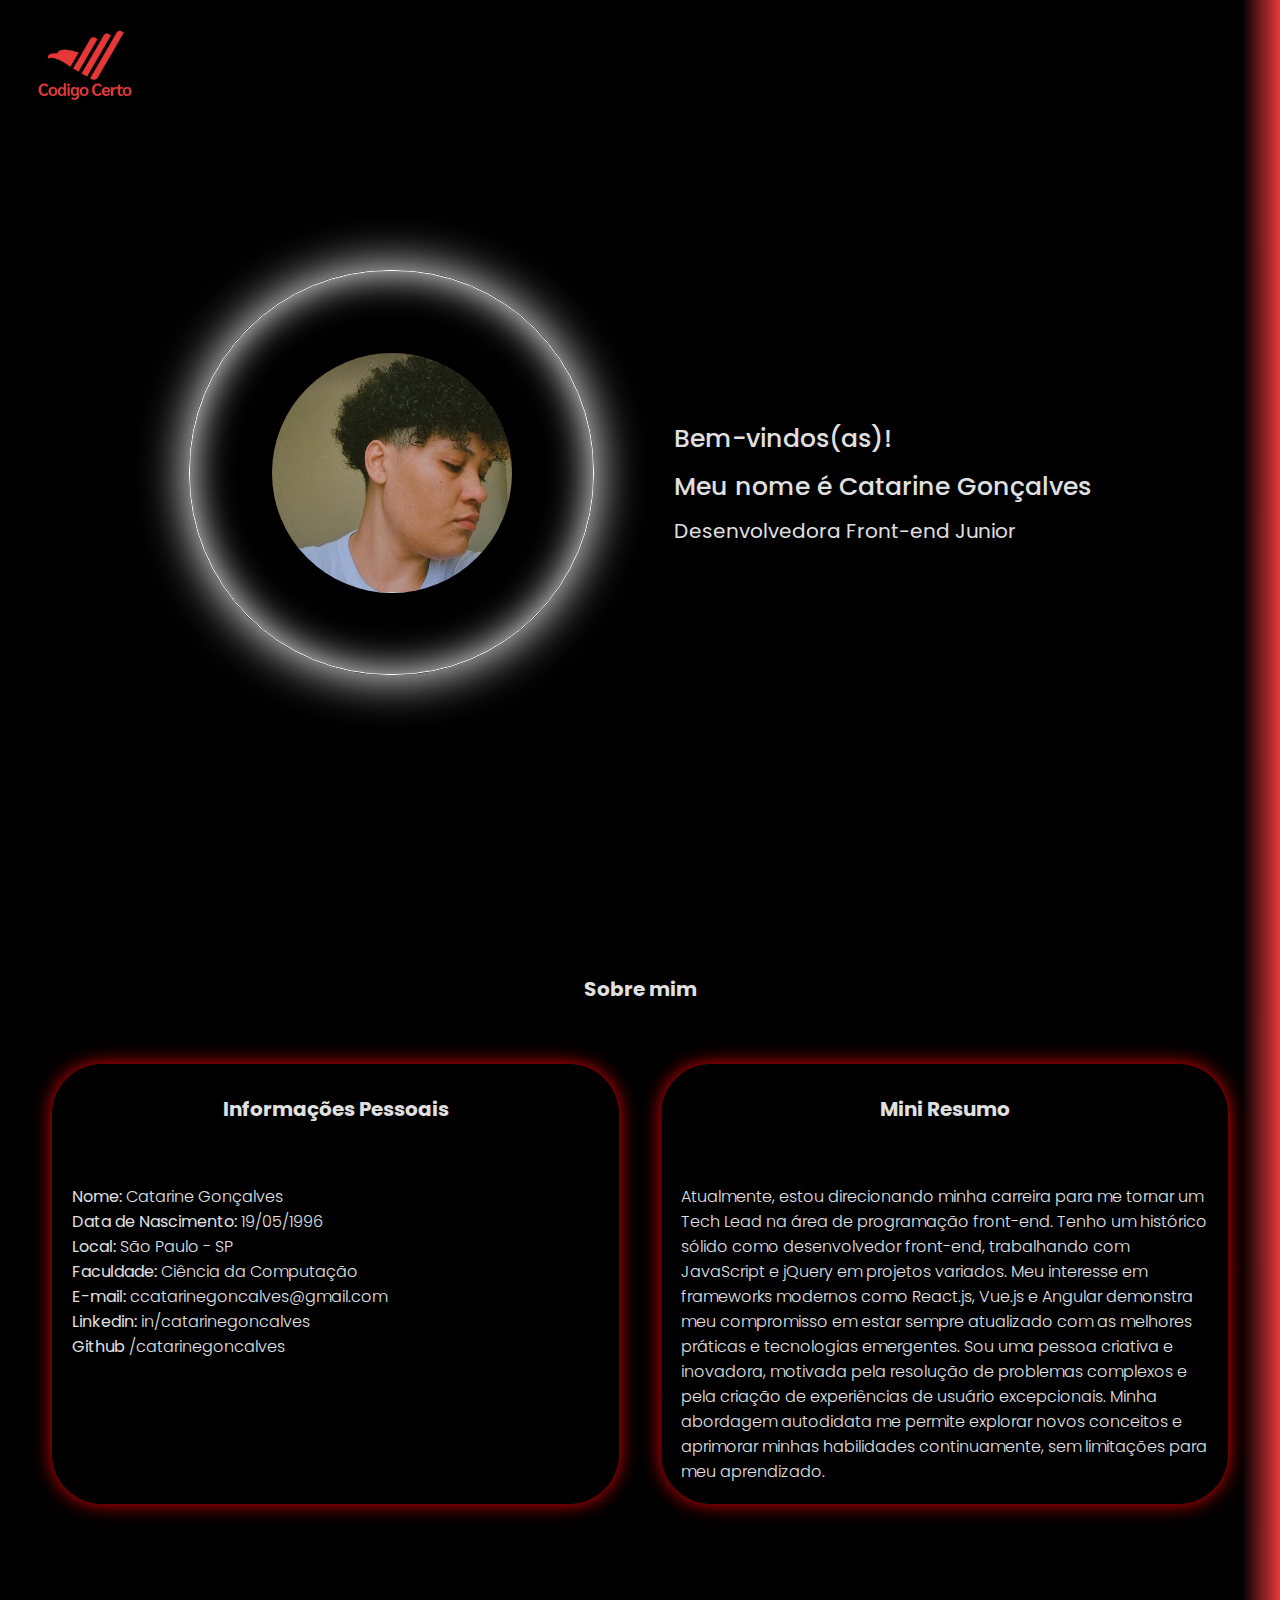
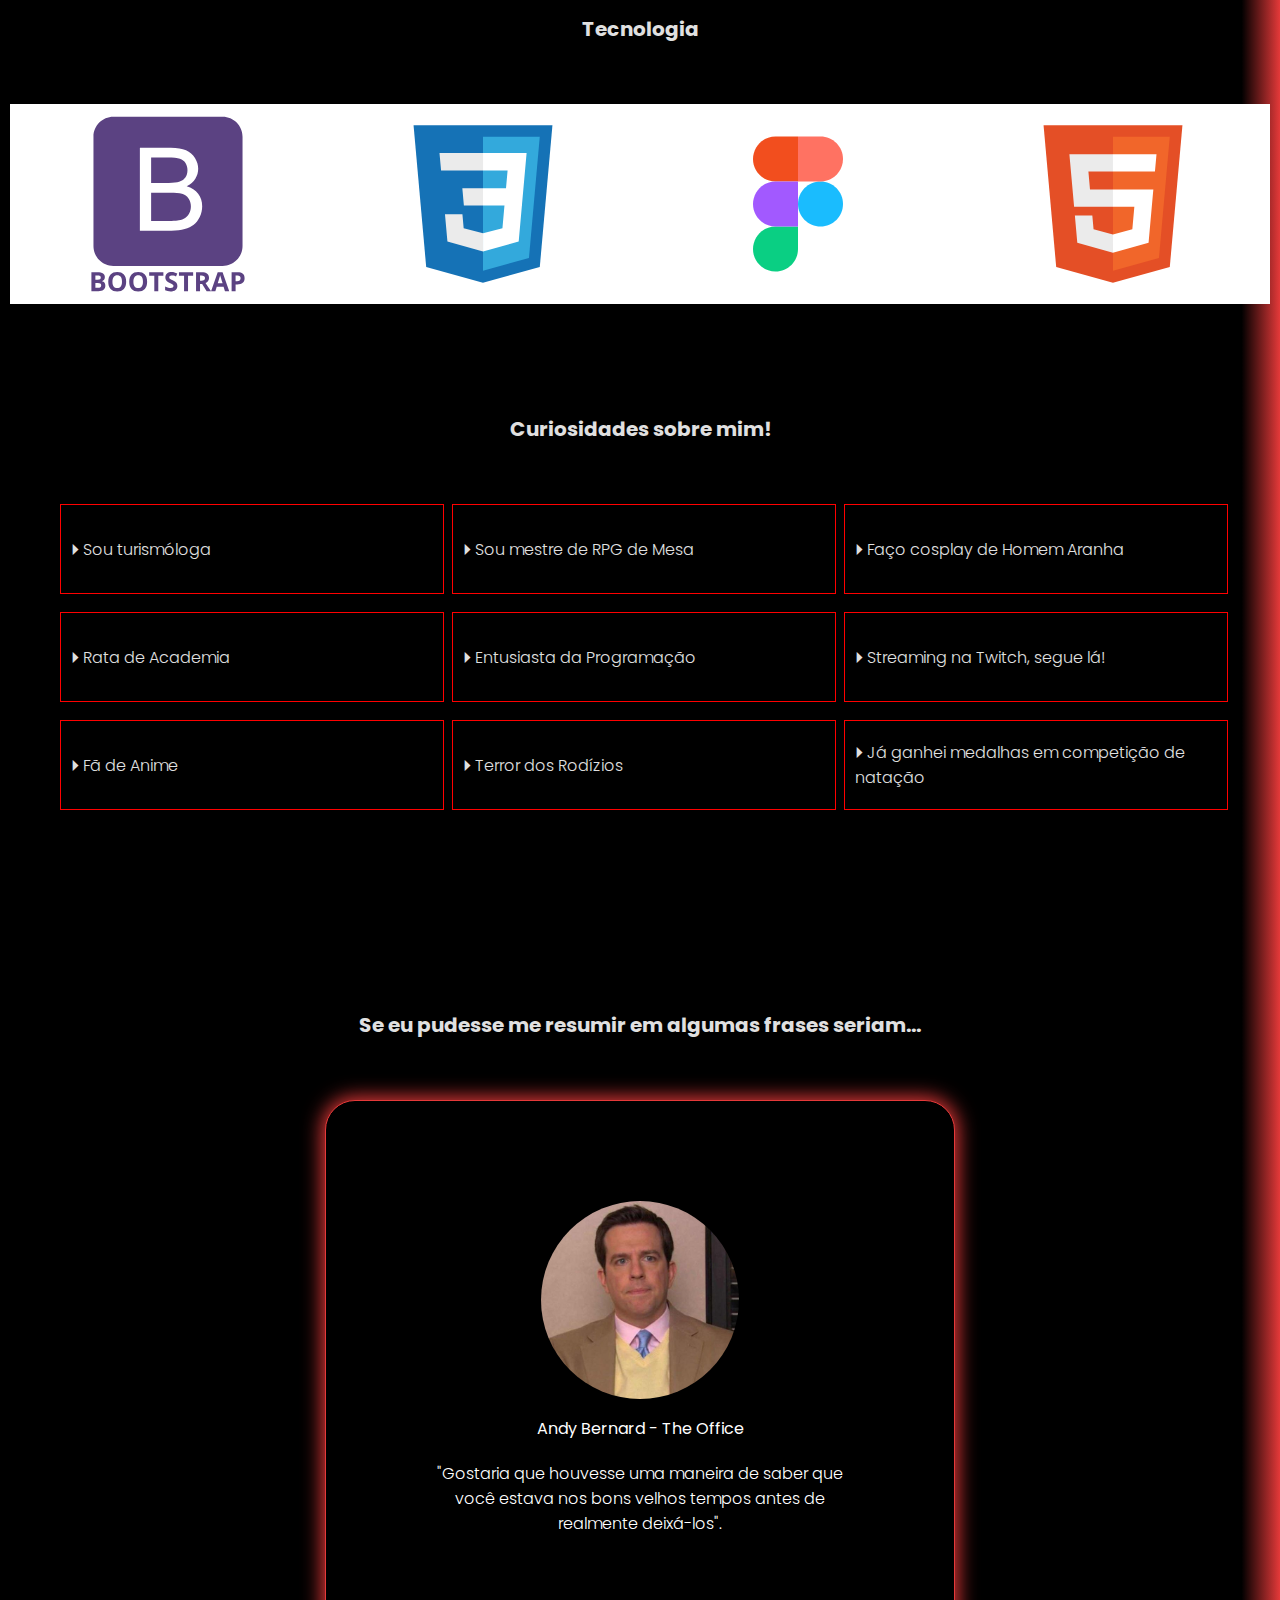
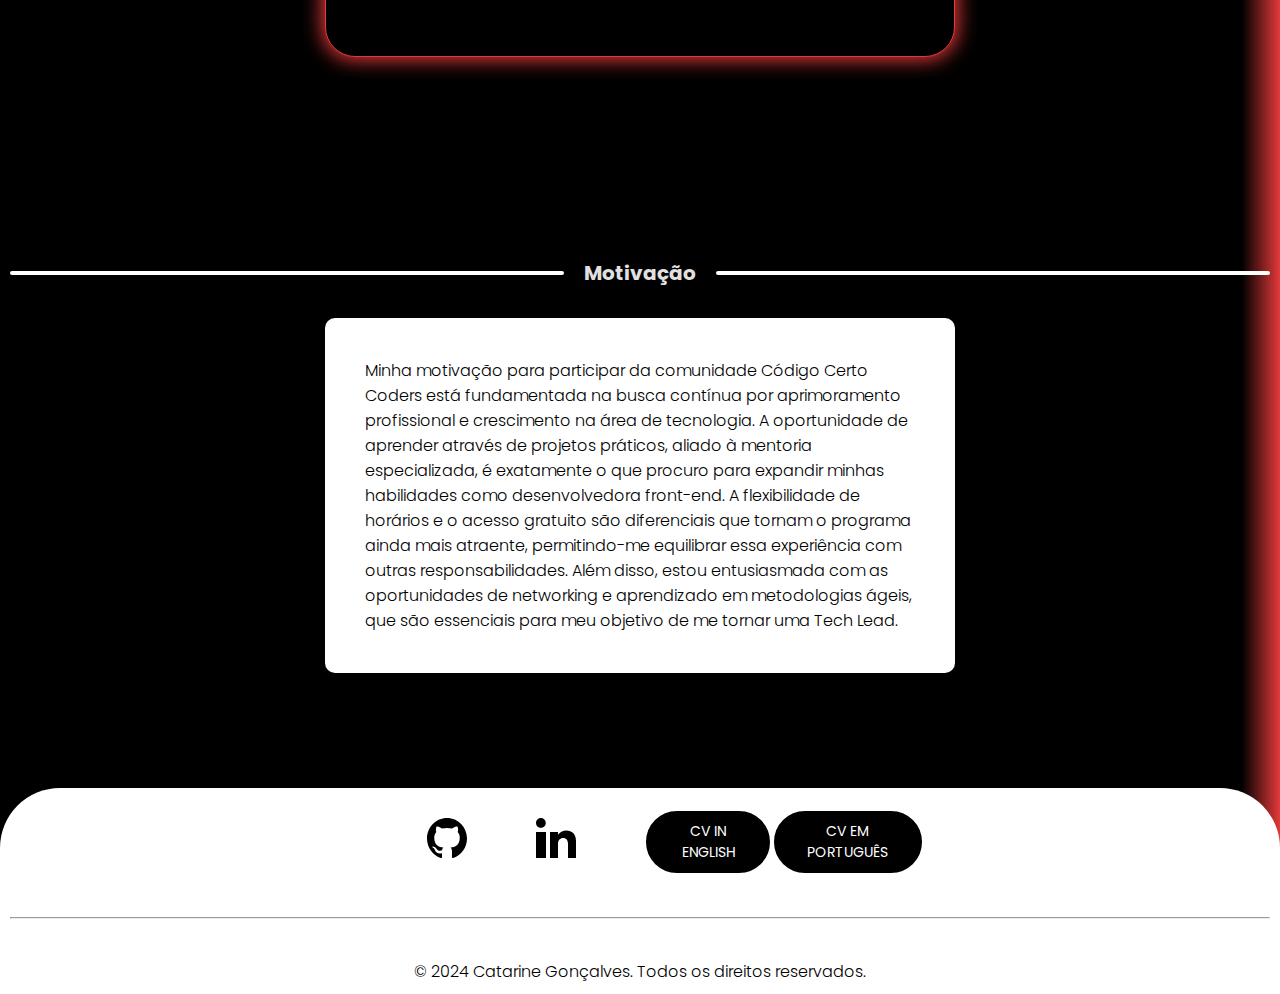
==== trilhaFrontend/src/index.html @ b13468a3 "troquei o nome do profile.html para index.html para o versel, fiz algumas mudanças no footer, e adic" ====
<!DOCTYPE html>
<html lang="pt-br">

<head>
    <meta charset="UTF-8">

    <!-- Conteúdo personalizado em SEO -->
    <meta name="viewport" content="width=device-width, initial-scale=1.0">
    <meta name="description"
        content="Página pessoal de Catarine Gonçalves, desenvolvedora front-end, incluindo informações sobre sua carreira, interesses e portfólio.">
    <meta name="keywords" content="HTML, CSS, JS, SEO, desenvolvedora front-end, Catarine Gonçalves, JavaScript">
    <meta name="author" content="Catarine Gonçalves">

    <link rel="shortcut icon" type="image/png" href="./image/icons/short-ico.png">

    <link rel="stylesheet" href="./css/global.css">
    <link rel="stylesheet" href="./css/arrow.css">
    <link rel="stylesheet" href="./css/slider.css">

    <title>Catarine Gonçalves</title>
</head>

<body class="body">

    <main class="main">
        <header class="header">
            <div class="logo">
                <img src="./image/icons/logo-coders.png" alt="Logo dos Coders Certo" />
            </div>
            <!-- Menu comentado pode ser ativado no futuro -->
        </header>

        <section class="introduce">
           
            <div class="mainIntroduce">
               <div class="profileImg">
                   <div class="borderColor"></div>
                   <img src="./image/imgProfile/catarinegoncalves.jpg"
                   alt="Catarine Gonçalves, mulher parda com cabelos cacheados curtos, algumas sardas no rosto e sorriso com diastema">
                </div>
                
                <div class="welcomeMessage">
                    <h1 class="welcomeTitle">Bem-vindos(as)!</h1>
                    <h1 class="welcomeName">Meu nome é Catarine Gonçalves</h1>
                    <h2 class="welcomePosition">Desenvolvedora Front-end Junior</h2>
                </div>
            </div>
                
            <div class="arrowContainer">
                <svg class="arrow" viewBox="0 0 24 24" fill="none" xmlns="http://www.w3.org/2000/svg">
                    <g id="SVGRepo_bgCarrier" stroke-width="0"></g>
                    <g id="SVGRepo_tracerCarrier" stroke-linecap="round" stroke-linejoin="round"></g>
                    <g id="SVGRepo_iconCarrier">
                        <path
                            d="M5.70711 9.71069C5.31658 10.1012 5.31658 10.7344 5.70711 11.1249L10.5993 16.0123C11.3805 16.7927 12.6463 16.7924 13.4271 16.0117L18.3174 11.1213C18.708 10.7308 18.708 10.0976 18.3174 9.70708C17.9269 9.31655 17.2937 9.31655 16.9032 9.70708L12.7176 13.8927C12.3271 14.2833 11.6939 14.2832 11.3034 13.8927L7.12132 9.71069C6.7308 9.32016 6.09763 9.32016 5.70711 9.71069Z">
                        </path>
                    </g>
                </svg>
            </div>
           
        </section>
    </main>





    <section class="aboutMe">
        <h3 class="sectionTitle"><strong>Sobre mim</strong></h3>
        <div class="aboutMeResume">
            
            <div class="sectionInfo">
                <h3 class="sectionTitle"><strong>Informações Pessoais</strong></h3>
                <p class="personalInfo"><strong>Nome:</strong> Catarine Gonçalves</p>
                <p><strong>Data de Nascimento:</strong> 19/05/1996</p>
                <p><strong>Local:</strong> São Paulo - SP</p>
                <p><strong>Faculdade:</strong> Ciência da Computação</p>
                <p><strong>E-mail:</strong> ccatarinegoncalves@gmail.com</p>
                <p><strong>Linkedin:</strong> in/catarinegoncalves</p>
                <p><strong>Github</strong> /catarinegoncalves</p>
            </div>

            <div class="sectionText">
                <h3 class="sectionTitle"><strong>Mini Resumo</strong></h3>
                <p class="aboutText">Atualmente, estou direcionando minha carreira para me tornar um Tech Lead na área
                    de programação front-end. Tenho um histórico sólido como desenvolvedor front-end, trabalhando com
                    JavaScript e jQuery em projetos variados. Meu interesse em frameworks modernos como React.js, Vue.js
                    e Angular demonstra meu compromisso em estar sempre atualizado com as melhores práticas e
                    tecnologias emergentes. Sou uma pessoa criativa e inovadora, motivada pela resolução de problemas
                    complexos e pela criação de experiências de usuário excepcionais. Minha abordagem autodidata me
                    permite explorar novos conceitos e aprimorar minhas habilidades continuamente, sem limitações para
                    meu aprendizado.</p>
            </div>
        </div>
    </section>

    <section class="aboutTecnology">
        <div class="tecnology">
            <h3 class="sectionTitle"><strong>Tecnologia</strong></h3>
            <div class="slide-container">
                <div id="slide" class="tecnology-icons">
                    <div class="slide">
                        <img src="./image/icons/bootstrap.svg" alt="Bootstrap" class="techIcon">
                        <img src="./image/icons/css.svg" alt="CSS" class="techIcon">
                        <img src="./image/icons/figma.svg" alt="Figma" class="techIcon">
                        <img src="./image/icons/html.svg" alt="HTML" class="techIcon">
                    </div>
                    <div class="slide">
                        <img src="./image/icons/java.svg" alt="Java" class="techIcon">
                        <img src="./image/icons/jquery.svg" alt="jQuery" class="techIcon">
                        <img src="./image/icons/javascript.svg" alt="JavaScript" class="techIcon">
                        <img src="./image/icons/typescript.svg" alt="Typescript" class="techIcon">
                    </div>
                    <div class="slide">
                        <img src="./image/icons/nodejs.svg" alt="Node.js" class="techIcon">
                        <img src="./image/icons/postgresql.svg" alt="PostgreSQL" class="techIcon">
                        <img src="./image/icons/react.svg" alt="React" class="techIcon">
                        <img src="./image/icons/sass.svg" alt="Sass" class="techIcon">
                    </div>
                </div>
            </div>
        </div>
    </section>


    <section class="aboutPersonality">
        <h3 class="sectionTitle"><strong>Curiosidades sobre mim!</strong></h3>
        <div class="personalityMain">
            <div class="personalityContainer">
                <p class="personalityTrait">&#9205; Sou turismóloga</p>
            </div>
            <div class="personalityContainer">
                <p class="personalityTrait">&#9205; Sou mestre de RPG de Mesa</p>
            </div>
            <div class="personalityContainer">
                <p class="personalityTrait">&#9205; Faço cosplay de Homem Aranha</p>
            </div>
            <div class="personalityContainer">
                <p class="personalityTrait">&#9205; Rata de Academia</p>
            </div>
            <div class="personalityContainer">
                <p class="personalityTrait">&#9205; Entusiasta da Programação</p>
            </div>
            <div class="personalityContainer">
                <p class="personalityTrait">&#9205; Streaming na Twitch, segue lá!</p>
            </div>
            <div class="personalityContainer">
                <p class="personalityTrait">&#9205; Fã de Anime</p>
            </div>
            <div class="personalityContainer">
                <p class="personalityTrait">&#9205; Terror dos Rodízios</p>
            </div>
            <div class="personalityContainer">
                <p class="personalityTrait">&#9205; Já ganhei medalhas em competição de natação</p>
            </div>
        </div>
  
    </section>
    
    <section class="aboutPhases">
        <h3 class="sectionTitle"><strong>Se eu pudesse me resumir em algumas frases seriam...</strong></h3>
        <div class="phase">
            <img src="./image/imgPhases/andybernard.jpg" alt="" class="phaseImg">
            <p class="phaseCharacter"><strong>Andy Bernard - The Office</strong></p>
            <p class="phaseQuote">"Gostaria que houvesse uma maneira de saber que você estava nos bons velhos tempos
                antes de realmente deixá-los".</p>
        </div>
        <div class="phase">
            <img src="./image/imgPhases/michaelscott.jpg" alt="" class="phaseImg">
            <p class="phaseCharacter"><strong>Michael Scott - The Office</strong></p>
            <p class="phaseQuote">"Às vezes, eu começo uma frase e eu nem sei aonde ela vai parar. Eu só espero
                encontrar o sentido ao longo do caminho".</p>
        </div>
        <div class="phase">
            <img src="./image/imgPhases/Rumplestiltskin.jpg" alt="" class="phaseImg">
            <p class="phaseCharacter"><strong>Rumplestiltskin - Once Upon a Time</strong></p>
            <p class="phaseQuote">"A mais poderosa magia de todas: o verdadeiro amor". <br></p>
        </div>
        <div class="phase">
            <img src="./image/imgPhases/rachel.jpg" alt="" class="phaseImg">
            <p class="phaseCharacter"><strong>Rachel - Friends</strong></p>
            <p class="phaseQuote">"Vou buscar um desses…desses…empregos". <br></p>
        </div>
        <div class="phase">
            <img src="./image/imgPhases/julius.jpg" alt="" class="phaseImg">
            <p class="phaseCharacter"><strong>Julius - Everybodys Hates Chris</strong></p>
            <p class="phaseQuote">"Uma corrente de ouro só serve para prender seu portão de ouro, da sua casa de ouro".  <br></p>
        </div>
        <div class="phase">
            <img src="./image/imgPhases/homer.jpg" alt="" class="phaseImg">
            <p class="phaseCharacter"><strong>Homer - The Simpsons</strong></p>
            <p class="phaseQuote">"Você pode ter todo o dinheiro do mundo, mas tem uma coisa que você nunca conseguirá comprar: um dinossauro!".  <br></p>
        </div>
        <div class="phase">
            <img src="./image/imgPhases/red.jpg" alt="" class="phaseImg">
            <p class="phaseCharacter"><strong>Red - Orange is the New Black</strong></p>
            <p class="phaseQuote">"Tudo que eu sempre quis foi comer uma galinha que é mais esperta que as outras galinhas e absorver o poder dela".</p>
        </div>

        <div class="phase">
            <img src="./image/imgPhases/michaelkyle.jpg" alt="" class="phaseImg">
            <p class="phaseCharacter"><strong>Michael Kyle - Me, My Wife, and Kids</strong></p>
            <p class="phaseQuote">"Até logo, até mais ver, bon voyage, arrivederci, até mais, adeus, boa viagem, vá em paz, que a porta bata onde o sol não bate, não volte mais aqui, hasta la vista, baby, escafeda-se e saia logo."</p>
        </div>
    </section>

    <section class="aboutMotivation">

        <div class="awnserMotivation">
            <div></div>
            <h3 class=""><strong>Motivação</strong></h3>
            <div></div>
        </div>

        <div class="divTextMotivation">
            <div>

                <p class="textMotivation">
                    Minha motivação para participar da comunidade Código Certo Coders está
                    fundamentada na busca contínua por aprimoramento profissional e crescimento na área de tecnologia. A
                    oportunidade de aprender através de projetos práticos, aliado à mentoria especializada, é exatamente o
                    que procuro para expandir minhas habilidades como desenvolvedora front-end. A flexibilidade de horários
                    e o acesso gratuito são diferenciais que tornam o programa ainda mais atraente, permitindo-me equilibrar
                    essa experiência com outras responsabilidades. Além disso, estou entusiasmada com as oportunidades de
                    networking e aprendizado em metodologias ágeis, que são essenciais para meu objetivo de me tornar uma
                    Tech Lead.
                </p>
            </div>
                

            <div><p>&nbsp</p></div>
        </div>
    </section>

    <footer class="footer">
        

        <div class="desktopFooter">

            <div class="socialLink">
                <a href="https://github.com"><img class="footerIcon" src="./image/icons/github.svg" alt="github"></a>
                <a href="https://www.linkedin.com/in/catarinegoncalves/"><img class="footerIcon" src="./image/icons/linkedin.svg" alt="linkedin"></a>
            </div>
            
            <div class="contactLink">
                <div class="buttonFooter">
                    <a href="https://drive.google.com/file/d/1sSk5OyPLS2GRgiW0bboKg_ktaR7VNKiw/view?usp=sharing">CV in English</a>
                </div>
                <div class="buttonFooter">
                    <a href="https://drive.google.com/file/d/1cPZrK-ue4okNNbOE4kBFM2jBQ-Ci99dk/view?usp=sharing">CV em Português</a>
                </div>
            </div>
            
        </div>
        <hr>
        <div class="footerText">
            <p>&copy; 2024 Catarine Gonçalves. Todos os direitos reservados.</p>
        </div>

    </footer>

    <script src="./js/scripts.js"></script>
    <script defer src="/_vercel/insights/script.js"></script>

</body>

</html>
---- trilhaFrontend/src/css/global.css ----
@import url('https://fonts.googleapis.com/css2?family=Poppins:ital,wght@0,100;0,200;0,300;0,400;0,500;0,600;0,700;0,800;0,900;1,100;1,200;1,300;1,400;1,500;1,600;1,700;1,800;1,900&display=swap');

* {
    box-sizing: border-box;
    padding: 0;
    margin: 0;
    font-family: "Poppins", sans-serif;
}

body {
    background: linear-gradient(90deg, rgba(0,0,0,1) 97%, rgba(229,57,57,1) 100%);
}

h1 {
    font-size: 25px;
    font-weight: 500;
    margin-top: 10px;
    margin-bottom: 10px;
    color: #e0e0e0;
}

h2, h3 {
    font-size: 20px;
    font-weight: 400;
    margin-top: 10px;
    margin-bottom: 10px;
    color: #e0e0e0;
}

p {
    font-size: 16px;
    font-weight: 300;    
    color: #e0e0e0;
}

.sectionTitle {
    text-align: center;
    margin-bottom: 3em;
}

main {
    width: 100%;
    padding: 20px;
}

/* Header */
header {
    display: flex;
    align-items: center;
    justify-content: space-between;
}

header .logo {
    height: 12vh;
    margin: 0;
}

header .logo img {
    height: 10vh;
    margin-left: 10px;
}

/* Introdução */
.introduce {
    text-align: -webkit-center;
    margin-top: 40px;
}

.introduce .welcomeMessage {
    margin-top: 50px;
    text-align: left;
    color: #fff;
}

.profileImg {
    border-radius: 200px;
    height: 45vh;
    width: 45vh;
    margin-top: 30px;
    display: flex;
    align-items: center;
    justify-content: center;
    box-shadow: inset 0 0 40px rgb(255, 255, 255), 0 0 50px #ffffff;
    border: 1px solid white;
}

.profileImg img {
    height: 240px;
    border-radius: 200px;
    width: 240px;
    z-index: 1;
    object-fit: cover;
}

/* Sobre mim */
.aboutMe {
    margin-top: 40px;
    padding: 10px;
}

.aboutMeResume div {
    border-radius: 50px;
    box-shadow: 0px 0px 20px -1px rgba(246, 0, 4, 1);
    padding: 20px;
    margin-top: 30px;
}

.sectionInfo {
    height: auto;
}

.aboutMeResume div:nth-child(2) {
    margin-top: 40px;
}

/* Tecnologia */
.aboutTecnology, .aboutPersonality {
    margin-top: 5em;
    padding: 10px;
}


/* Frases */
.aboutPhases {
    align-content: center;
    margin-top: 40px;
    padding: 10px;
    width: 100%;
    overflow: hidden;
    text-align: -webkit-center;
    height: 100vh;
}

.phase {
    border-radius: 30px;
    box-shadow: 0px 0px 19px 3px #e53939;
    background-color: #000;
    border: 1px solid #e53939;
    width: 100%; 
    display: none; 
    padding: 20px;
    box-sizing: border-box;     
    text-align: center;
    height: 70vh;
}

.phaseImg {
    height: 22vh;
    border-radius: 50%;
}

.phaseCharacter, .phaseQuote { 
    color: white;
    text-align: center;
    margin-bottom: 20px;
    margin-top: 10px;
}

/* Motivação */
.aboutMotivation {
    padding: 10px;
    margin-top: 40px;
}

.awnserMotivation {
    display: flex;
    align-items: center;
    justify-content: center;
}

.awnserMotivation div {
    background: #fff;
    width: 100%;
    height: 4px;
    border-radius: 200px;
}

.awnserMotivation h3 {
    padding: 20px;
}

.divTextMotivation {
    display: flex;
    align-items: center;
    justify-content: center;
    flex-direction: column;
    text-align: -webkit-center;
}

.textMotivation {  
    color: #000 !important;
    background-color: white;
    text-align: left;
    padding: 40px;
    border-radius: 10px;
}

/* Rodapé */
.footer {
    width: 100%;
    padding: 10px;
    margin-top: 5em;

    border-radius: 60px 60px 0px 0px;
    background-color: #fff;
}

.footerText {
    margin-top: 40px;
}

.footerText p { 
    color: #000;
}

.socialLink {
    display: flex;
    justify-content: space-evenly;}

.footerIcon {
    width: 40px;
    margin: 30px;

    margin: 20px 3% 20px;
}


.buttonFooter {

   
    background-color: #000000;
   
   
    padding: 10px 30px;
    border: solid #ffffff 2px;
    box-shadow: rgb(0, 0, 0) 0px 0px 0px 0px;
    border-radius: 41px;
   
    transition : 3000ms;
    transform: translateY(0);
   
   
    display: flex;
    flex-direction: row;
    align-items: center;
    text-align: center;
   
    cursor: pointer;
    text-transform: uppercase;

    
}

.buttonFooter a {
    color: #fff !important;
    text-decoration: none;

    font-weight: 400;
    font-size: 14px;
}
    
.buttonFooter:hover{  
    transition : 3000ms;
    padding: 10px 24px;
    transform : translateY(-0px);
    background-color: #ffffff;
    color: #000000;
    border: solid 2px #ff0000;
}
    
/* Responsivo */
@media only screen and (min-width: 1000px) {
    .mainIntroduce {
        display: flex;
        align-items: center;
        justify-content: center;
        margin-top: 7em;
    }

    .profileImg {
        margin-right: 5em;
    }

    .aboutMe {
        margin-top: 5em;
    }
    .arrowContainer {
        margin-top: 7em;
    } 
    

    .aboutMeResume {
        width: 100%;
        display: flex;
        justify-content: space-evenly;
    }

    .aboutMeResume div:nth-child(2) {
        margin: 0;
    }

    .aboutMeResume div {
        margin: 0;
    }

    .sectionInfo {
        width: 45%;
        height: auto;
    }

    .sectionText {
        width: 45%;
    }

    .phase {
        width: 50%;
        padding: 100px;
        height: auto;
    }


    .textMotivation {
        width: 50%;
    }

    .footer {
        text-align: -webkit-center;
    }

    .footer hr {
        margin-top: 2em;
    }

    .desktopFooter {
        display: flex;
        align-items: center;
        justify-content: space-evenly;
        width: 45%;
    }


    .socialLink {
        width: 40vh;
    }


    .contactLink {
        display: flex;
        justify-content: space-evenly;
    }

    .personalityMain {
        display: flex;
        flex-wrap: wrap;
        justify-content: center;
    }

    .personalityContainer {
        height: 10vh;
        width: 30vw;
        margin-left: 8px;
        margin-bottom: 18px;
        display: flex;
        align-items: center;
        padding: 10px;
        border: 1px solid red;
       
    }


    .sectionTitle {
        margin-bottom: 3em;
    }



    
}
---- trilhaFrontend/src/css/arrow.css ----
.arrow {
    animation: slidein 300ms linear infinite alternate;
    height: 60px;
}

@keyframes slidein {
    0% {
        transform: translateY(0); /* Estado inicial da animação */
        fill: #e53939;
    }
    100% {
        transform: translateY(30px); /* Estado final da animação */
        fill: white;
    }
}
---- trilhaFrontend/src/css/slider.css ----
.slide-container {
    position: relative;
    max-width: 100%;
    margin: auto;
    overflow: hidden;
}

.tecnology-icons {
    display: flex;
    animation: slide-animation 15s infinite;
}

.slide {
    min-width: 100%;
    display: flex;
    justify-content: space-around;

    background-color: white;
}

.techIcon {
    max-height: 20vh;
    max-width: 20vw;
    margin: 10px;
    object-fit: scale-down;
}

@keyframes slide-animation {
    0% { transform: translateX(0); }
    33% { transform: translateX(-100%); }
    66% { transform: translateX(-200%); }
    100% { transform: translateX(0); }
}
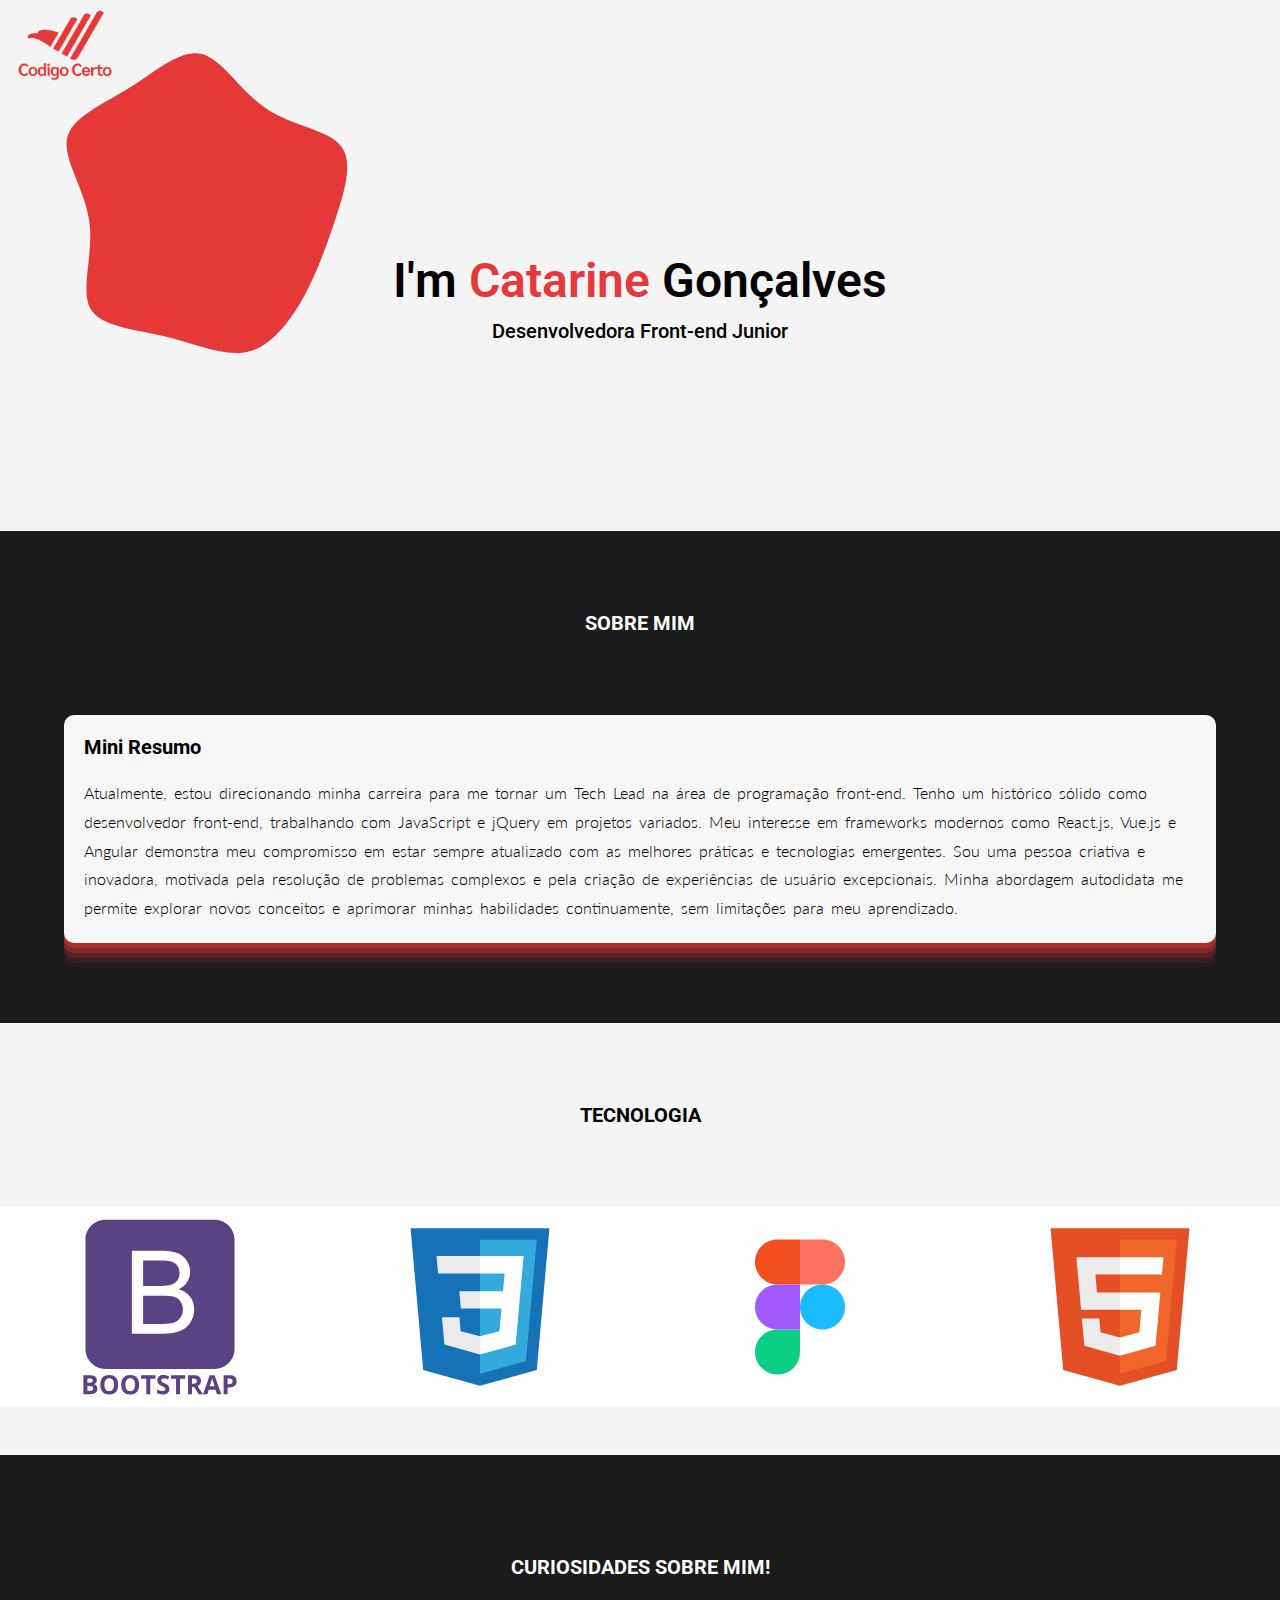
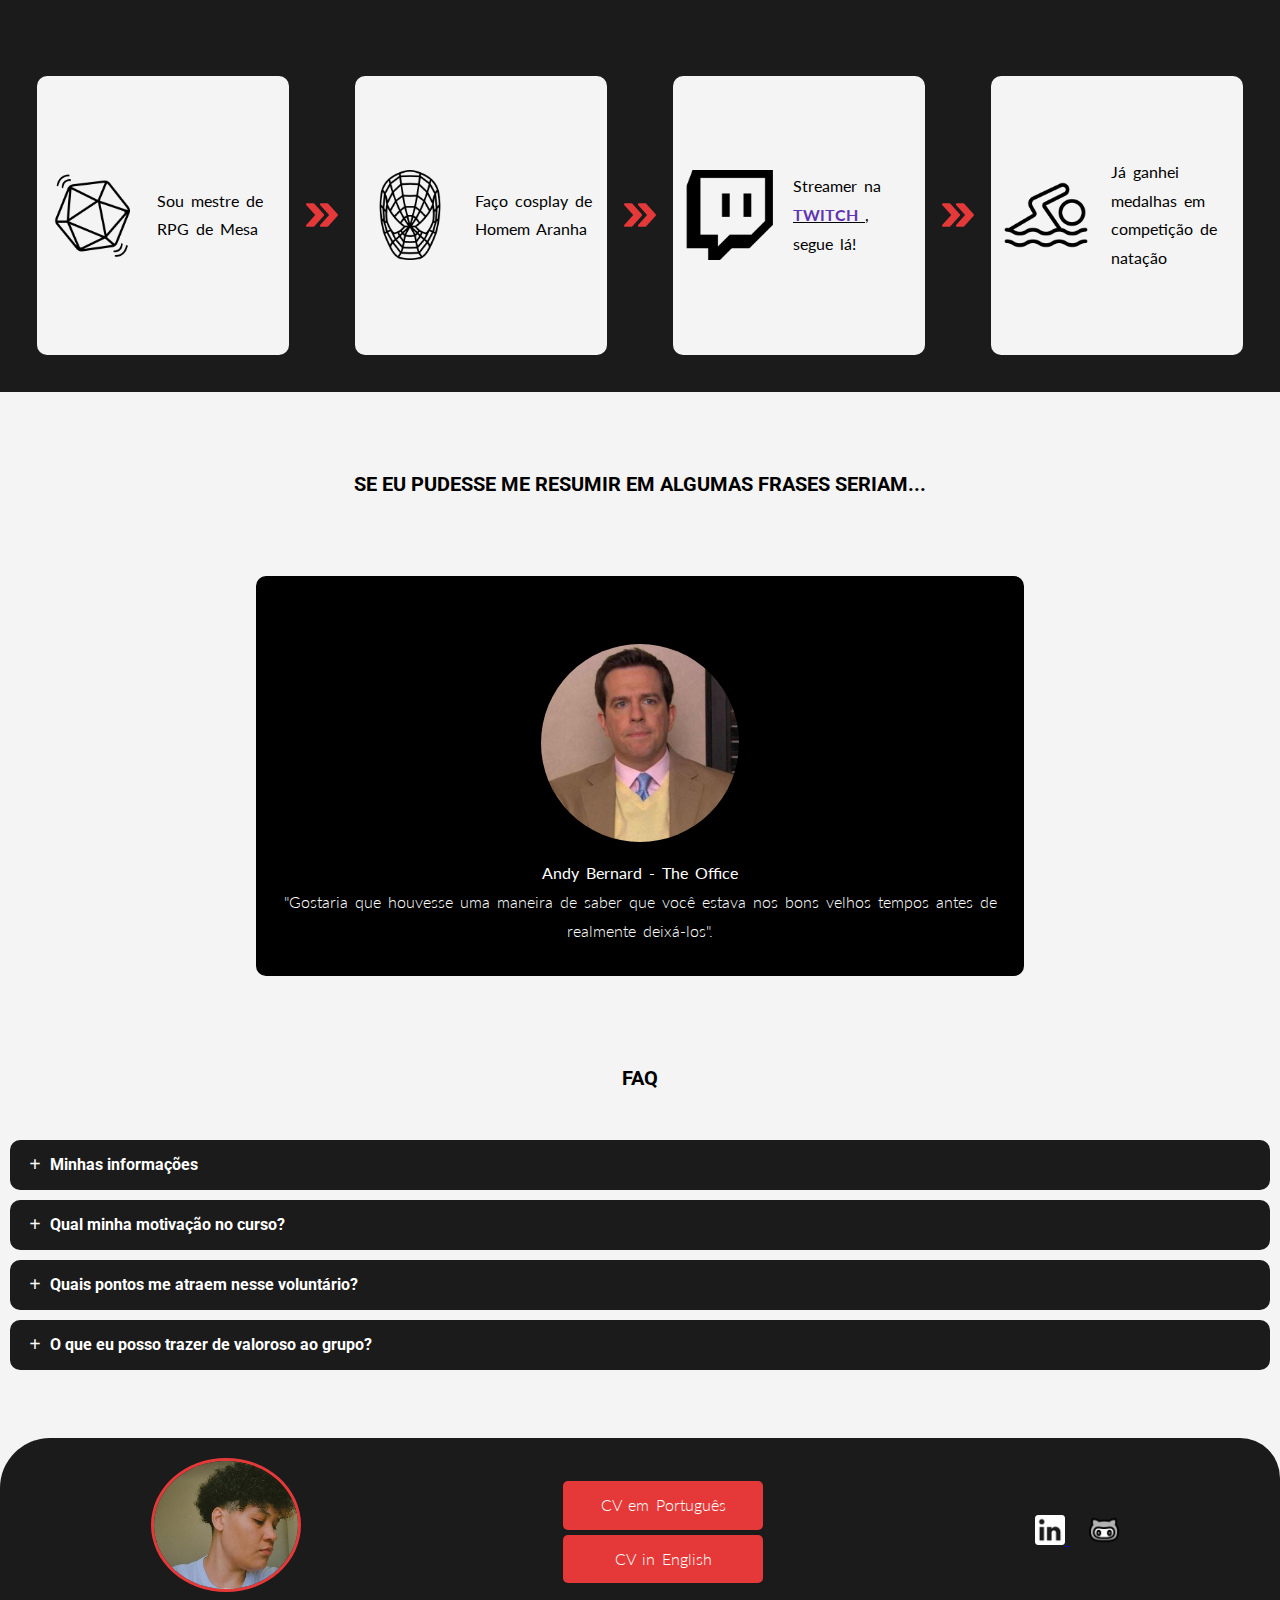
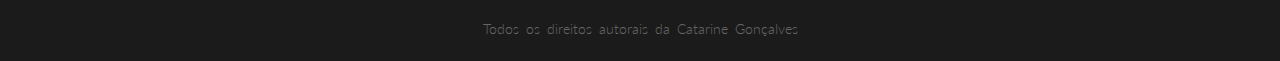
==== commit 80ead9f1: "Mudança na questão de motivação para um FAQ, trocando todo o layout para algo mais CLEAN, mudança do" ====
--- a/trilhaFrontend/src/index.html
+++ b/trilhaFrontend/src/index.html
@@ -16,6 +16,7 @@
     <link rel="stylesheet" href="./css/global.css">
     <link rel="stylesheet" href="./css/arrow.css">
     <link rel="stylesheet" href="./css/slider.css">
+    <link rel="stylesheet" href="./css/blob.css">
 
     <title>Catarine Gonçalves</title>
 </head>
@@ -31,21 +32,25 @@
         </header>
 
         <section class="introduce">
-           
+
+            <div class="blob">
+                <img class="blobMoviment" src="./image/imgBlobAnimation/blob1.svg" alt="">
+            </div>
+
             <div class="mainIntroduce">
-               <div class="profileImg">
-                   <div class="borderColor"></div>
-                   <img src="./image/imgProfile/catarinegoncalves.jpg"
+                <!-- <div class="profileImg">
+                    <div class="borderColor"></div> 
+                    <img src="./image/imgProfile/catarinegoncalves.jpg"
                    alt="Catarine Gonçalves, mulher parda com cabelos cacheados curtos, algumas sardas no rosto e sorriso com diastema">
+                </div> -->
+
+                <div class="welcomeMessage">
+                    <h1 class="welcomeName"> <span class="transformLeter">I'm</span> <span
+                            class="colorCoders">Catarine</span> Gonçalves</h2>
+                        <h2 class="welcomePosition">Desenvolvedora Front-end Junior</h2>
                 </div>
-                
-                <div class="welcomeMessage">
-                    <h1 class="welcomeTitle">Bem-vindos(as)!</h1>
-                    <h1 class="welcomeName">Meu nome é Catarine Gonçalves</h1>
-                    <h2 class="welcomePosition">Desenvolvedora Front-end Junior</h2>
-                </div>
-            </div>
-                
+            </div>
+
             <div class="arrowContainer">
                 <svg class="arrow" viewBox="0 0 24 24" fill="none" xmlns="http://www.w3.org/2000/svg">
                     <g id="SVGRepo_bgCarrier" stroke-width="0"></g>
@@ -57,40 +62,25 @@
                     </g>
                 </svg>
             </div>
-           
+
         </section>
     </main>
-
-
-
 
 
     <section class="aboutMe">
         <h3 class="sectionTitle"><strong>Sobre mim</strong></h3>
         <div class="aboutMeResume">
-            
-            <div class="sectionInfo">
-                <h3 class="sectionTitle"><strong>Informações Pessoais</strong></h3>
-                <p class="personalInfo"><strong>Nome:</strong> Catarine Gonçalves</p>
-                <p><strong>Data de Nascimento:</strong> 19/05/1996</p>
-                <p><strong>Local:</strong> São Paulo - SP</p>
-                <p><strong>Faculdade:</strong> Ciência da Computação</p>
-                <p><strong>E-mail:</strong> ccatarinegoncalves@gmail.com</p>
-                <p><strong>Linkedin:</strong> in/catarinegoncalves</p>
-                <p><strong>Github</strong> /catarinegoncalves</p>
-            </div>
-
-            <div class="sectionText">
-                <h3 class="sectionTitle"><strong>Mini Resumo</strong></h3>
-                <p class="aboutText">Atualmente, estou direcionando minha carreira para me tornar um Tech Lead na área
-                    de programação front-end. Tenho um histórico sólido como desenvolvedor front-end, trabalhando com
-                    JavaScript e jQuery em projetos variados. Meu interesse em frameworks modernos como React.js, Vue.js
-                    e Angular demonstra meu compromisso em estar sempre atualizado com as melhores práticas e
-                    tecnologias emergentes. Sou uma pessoa criativa e inovadora, motivada pela resolução de problemas
-                    complexos e pela criação de experiências de usuário excepcionais. Minha abordagem autodidata me
-                    permite explorar novos conceitos e aprimorar minhas habilidades continuamente, sem limitações para
-                    meu aprendizado.</p>
-            </div>
+
+            <h3><strong>Mini Resumo</strong></h3>
+
+            <p class="aboutText">Atualmente, estou direcionando minha carreira para me tornar um Tech Lead na área de
+                programação front-end. Tenho um histórico sólido como desenvolvedor front-end, trabalhando com
+                JavaScript e jQuery em projetos variados. Meu interesse em frameworks modernos como React.js, Vue.js e
+                Angular demonstra meu compromisso em estar sempre atualizado com as melhores práticas e tecnologias
+                emergentes. Sou uma pessoa criativa e inovadora, motivada pela resolução de problemas complexos e pela
+                criação de experiências de usuário excepcionais. Minha abordagem autodidata me permite explorar novos
+                conceitos e aprimorar minhas habilidades continuamente, sem limitações para meu aprendizado.</p>
+
         </div>
     </section>
 
@@ -126,37 +116,38 @@
     <section class="aboutPersonality">
         <h3 class="sectionTitle"><strong>Curiosidades sobre mim!</strong></h3>
         <div class="personalityMain">
-            <div class="personalityContainer">
-                <p class="personalityTrait">&#9205; Sou turismóloga</p>
-            </div>
-            <div class="personalityContainer">
-                <p class="personalityTrait">&#9205; Sou mestre de RPG de Mesa</p>
-            </div>
-            <div class="personalityContainer">
-                <p class="personalityTrait">&#9205; Faço cosplay de Homem Aranha</p>
-            </div>
-            <div class="personalityContainer">
-                <p class="personalityTrait">&#9205; Rata de Academia</p>
-            </div>
-            <div class="personalityContainer">
-                <p class="personalityTrait">&#9205; Entusiasta da Programação</p>
-            </div>
-            <div class="personalityContainer">
-                <p class="personalityTrait">&#9205; Streaming na Twitch, segue lá!</p>
-            </div>
-            <div class="personalityContainer">
-                <p class="personalityTrait">&#9205; Fã de Anime</p>
-            </div>
-            <div class="personalityContainer">
-                <p class="personalityTrait">&#9205; Terror dos Rodízios</p>
-            </div>
-            <div class="personalityContainer">
-                <p class="personalityTrait">&#9205; Já ganhei medalhas em competição de natação</p>
-            </div>
-        </div>
-  
-    </section>
-    
+
+
+            <div class="personalityContainer">
+                <img src="./image/icons/rpg.png" alt="icone de um dado de 20 lados">
+                <p class="personalityTrait">Sou mestre de RPG de Mesa</p>
+            </div>
+
+            <img class="personalityArrow" src="./image/icons/arrow-curiosity.png" alt="">
+
+            <div class="personalityContainer">
+                <img src="./image/icons/spiderman.png" alt="icone da mascara do homem aranha">
+                <p class="personalityTrait">Faço cosplay de Homem Aranha</p>
+            </div>
+
+            <img class="personalityArrow" src="./image/icons/arrow-curiosity.png" alt="">
+
+            <div class="personalityContainer">
+                <img src="./image/icons/twitch.png" alt="icone da rede de fazer lives de jogos - twitch">
+                <p class="personalityTrait">Streamer na <a class="a-Twitch" href="https://www.twitch.tv/caaabritinho"><span class="colorsTwitch">TWITCH</span> </a>, segue lá!</p>
+            </div>
+
+            <img class="personalityArrow" src="./image/icons/arrow-curiosity.png" alt="">
+
+            <div class="personalityContainer">
+                <img src="./image/icons/swimming.png" alt="icone de uma pessoa nadando">
+                <p class="personalityTrait">Já ganhei medalhas em competição de natação</p>
+            </div>
+        </div>
+
+    </section>
+
+
     <section class="aboutPhases">
         <h3 class="sectionTitle"><strong>Se eu pudesse me resumir em algumas frases seriam...</strong></h3>
         <div class="phase">
@@ -184,80 +175,101 @@
         <div class="phase">
             <img src="./image/imgPhases/julius.jpg" alt="" class="phaseImg">
             <p class="phaseCharacter"><strong>Julius - Everybodys Hates Chris</strong></p>
-            <p class="phaseQuote">"Uma corrente de ouro só serve para prender seu portão de ouro, da sua casa de ouro".  <br></p>
+            <p class="phaseQuote">"Uma corrente de ouro só serve para prender seu portão de ouro, da sua casa de ouro".
+                <br></p>
         </div>
         <div class="phase">
             <img src="./image/imgPhases/homer.jpg" alt="" class="phaseImg">
             <p class="phaseCharacter"><strong>Homer - The Simpsons</strong></p>
-            <p class="phaseQuote">"Você pode ter todo o dinheiro do mundo, mas tem uma coisa que você nunca conseguirá comprar: um dinossauro!".  <br></p>
+            <p class="phaseQuote">"Você pode ter todo o dinheiro do mundo, mas tem uma coisa que você nunca conseguirá
+                comprar: um dinossauro!". <br></p>
         </div>
         <div class="phase">
             <img src="./image/imgPhases/red.jpg" alt="" class="phaseImg">
             <p class="phaseCharacter"><strong>Red - Orange is the New Black</strong></p>
-            <p class="phaseQuote">"Tudo que eu sempre quis foi comer uma galinha que é mais esperta que as outras galinhas e absorver o poder dela".</p>
+            <p class="phaseQuote">"Tudo que eu sempre quis foi comer uma galinha que é mais esperta que as outras
+                galinhas e absorver o poder dela".</p>
         </div>
 
         <div class="phase">
             <img src="./image/imgPhases/michaelkyle.jpg" alt="" class="phaseImg">
             <p class="phaseCharacter"><strong>Michael Kyle - Me, My Wife, and Kids</strong></p>
-            <p class="phaseQuote">"Até logo, até mais ver, bon voyage, arrivederci, até mais, adeus, boa viagem, vá em paz, que a porta bata onde o sol não bate, não volte mais aqui, hasta la vista, baby, escafeda-se e saia logo."</p>
-        </div>
-    </section>
-
-    <section class="aboutMotivation">
-
-        <div class="awnserMotivation">
-            <div></div>
-            <h3 class=""><strong>Motivação</strong></h3>
-            <div></div>
-        </div>
-
-        <div class="divTextMotivation">
-            <div>
-
-                <p class="textMotivation">
-                    Minha motivação para participar da comunidade Código Certo Coders está
-                    fundamentada na busca contínua por aprimoramento profissional e crescimento na área de tecnologia. A
-                    oportunidade de aprender através de projetos práticos, aliado à mentoria especializada, é exatamente o
-                    que procuro para expandir minhas habilidades como desenvolvedora front-end. A flexibilidade de horários
-                    e o acesso gratuito são diferenciais que tornam o programa ainda mais atraente, permitindo-me equilibrar
-                    essa experiência com outras responsabilidades. Além disso, estou entusiasmada com as oportunidades de
-                    networking e aprendizado em metodologias ágeis, que são essenciais para meu objetivo de me tornar uma
-                    Tech Lead.
+            <p class="phaseQuote">"Até logo, até mais ver, bon voyage, arrivederci, até mais, adeus, boa viagem, vá em
+                paz, que a porta bata onde o sol não bate, não volte mais aqui, hasta la vista, baby, escafeda-se e saia
+                logo."</p>
+        </div>
+    </section>
+
+
+
+
+
+    <section class="aboutFAQ">
+
+        <div>
+            <h3 class="sectionFAQTitle"><strong>FAQ</strong></h3>
+        </div>
+
+
+        <div class="acordionFAQ">
+            
+            <details>
+                <summary><h4><strong>Minhas informações</strong></h4></summary>
+                <p> <strong><span class="colorCoders">Nome:</span></strong> Catarine Gonçalves <br>
+                    <strong><span class="colorCoders">Idade:</span></strong> 28 anos <br>
+                    <strong><span class="colorCoders">Estado:</span></strong> São Paulo <br>
+                    <strong><span class="colorCoders">Faculdade:</span></strong> Ciência da Computação <br>
+                    <strong><span class="colorCoders">E-mail:</span></strong> ccatarinegoncalves@gmail.com <br>
                 </p>
-            </div>
-                
-
-            <div><p>&nbsp</p></div>
-        </div>
-    </section>
-
-    <footer class="footer">
-        
-
-        <div class="desktopFooter">
-
-            <div class="socialLink">
-                <a href="https://github.com"><img class="footerIcon" src="./image/icons/github.svg" alt="github"></a>
-                <a href="https://www.linkedin.com/in/catarinegoncalves/"><img class="footerIcon" src="./image/icons/linkedin.svg" alt="linkedin"></a>
-            </div>
-            
-            <div class="contactLink">
-                <div class="buttonFooter">
-                    <a href="https://drive.google.com/file/d/1sSk5OyPLS2GRgiW0bboKg_ktaR7VNKiw/view?usp=sharing">CV in English</a>
-                </div>
-                <div class="buttonFooter">
-                    <a href="https://drive.google.com/file/d/1cPZrK-ue4okNNbOE4kBFM2jBQ-Ci99dk/view?usp=sharing">CV em Português</a>
-                </div>
-            </div>
-            
-        </div>
-        <hr>
-        <div class="footerText">
-            <p>&copy; 2024 Catarine Gonçalves. Todos os direitos reservados.</p>
-        </div>
-
+            </details>
+
+            <details>
+                <summary><h4><strong>Qual minha motivação no curso?</strong></h4></summary>
+                <p> Minha motivação para participar da comunidade <span class="colorCoders"><strong>Código Certo Coders</strong></span> está fundamentada na busca contínua por aprimoramento profissional e crescimento na área de tecnologia. A
+                    oportunidade de aprender através de projetos práticos, aliado à mentoria especializada, é exatamente
+                    o que procuro para expandir minhas habilidades como desenvolvedora front-end.</p>
+            </details>
+            <details>
+                <summary><h4><strong>Quais pontos me atraem nesse voluntário?</strong></h4></summary>
+                <p>A flexibilidade de horários e o acesso gratuito são diferenciais que tornam o programa ainda mais
+                    atraente, permitindo-me equilibrar essa experiência com outras responsabilidades. Além disso, estou
+                    entusiasmada com as oportunidades de networking e aprendizado em metodologias ágeis, que são
+                    essenciais para meu objetivo de me tornar uma Tech Lead.</p>
+            </details>
+
+            <details>
+                <summary><h4><strong>O que eu posso trazer de valoroso ao grupo?</strong></h4></summary>
+                <p>Além de uma experiência que tenho no mercado de Front-end, um ótimo humor, otimas recomendações de
+                    filmes e animes rs!</p>
+            </details>
+
+        </div>
+    </section>
+
+
+
+    <footer>
+        <div class="footer-content">
+            <div class="footer-left">
+                <img src="./image/imgProfile/catarinegoncalves.jpg" alt="Minha Imagem">
+            </div>
+            <div class="footer-center">
+                <a href="https://drive.google.com/file/d/1cPZrK-ue4okNNbOE4kBFM2jBQ-Ci99dk/view?usp=sharing" class="btn"><p>CV em Português</p></a>
+                <a href="https://drive.google.com/file/d/1sSk5OyPLS2GRgiW0bboKg_ktaR7VNKiw/view?usp=sharing" class="btn"><p>CV in English</p></a>
+            </div>
+            <div class="footer-right">
+                <a href="https://www.linkedin.com/in/catarinegoncalves/" target="_blank">
+                    <img src="./image/icons/linkedin-logo.png" alt="LinkedIn">
+                </a>
+                <a href="https://github.com/catarinegoncalves" target="_blank">
+                    <img src="./image/icons/github.png" alt="GitHub">
+                </a>
+            </div>
+        </div>
+        <p class="copyright">Todos os direitos autorais da Catarine Gonçalves</p>
     </footer>
+
+
 
     <script src="./js/scripts.js"></script>
     <script defer src="/_vercel/insights/script.js"></script>
--- a/trilhaFrontend/src/css/global.css
+++ b/trilhaFrontend/src/css/global.css
@@ -1,46 +1,68 @@
-@import url('https://fonts.googleapis.com/css2?family=Poppins:ital,wght@0,100;0,200;0,300;0,400;0,500;0,600;0,700;0,800;0,900;1,100;1,200;1,300;1,400;1,500;1,600;1,700;1,800;1,900&display=swap');
+@import url('https://fonts.googleapis.com/css2?family=Lato:ital,wght@0,100;0,300;0,400;0,700;0,900;1,100;1,300;1,400;1,700;1,900&display=swap');
+@import url('https://fonts.googleapis.com/css2?family=Lato:ital,wght@0,100;0,300;0,400;0,700;0,900;1,100;1,300;1,400;1,700;1,900&family=Roboto:ital,wght@0,100;0,300;0,400;0,500;0,700;0,900;1,100;1,300;1,400;1,500;1,700;1,900&display=swap');
 
 * {
     box-sizing: border-box;
     padding: 0;
     margin: 0;
-    font-family: "Poppins", sans-serif;
 }
 
 body {
-    background: linear-gradient(90deg, rgba(0,0,0,1) 97%, rgba(229,57,57,1) 100%);
+    background-color: #f4f4f4;
+    }
+
+h1, h2, h3, h4 {
+    font-family: "Roboto", sans-serif;
+
 }
 
 h1 {
-    font-size: 25px;
-    font-weight: 500;
-    margin-top: 10px;
+    font-size: 3rem;
+    font-weight: 600;
     margin-bottom: 10px;
-    color: #e0e0e0;
-}
+}
+
 
 h2, h3 {
     font-size: 20px;
+    font-weight: 500;
+}
+
+h4 {
+    font-size: 16px;
     font-weight: 400;
-    margin-top: 10px;
-    margin-bottom: 10px;
-    color: #e0e0e0;
 }
 
 p {
+    font-family: "Lato", sans-serif;
     font-size: 16px;
-    font-weight: 300;    
-    color: #e0e0e0;
-}
+    font-weight: 300;
+    line-height: 1.8;
+    word-spacing: 3px;
+
+}
+
+.colorCoders {
+    color: #e53939;
+}
+
+.colorsTwitch {
+    color: #6034b2;
+    font-weight: bold;
+}
+
+
+
 
 .sectionTitle {
     text-align: center;
-    margin-bottom: 3em;
+    text-transform: uppercase;
+    margin-top: 4em;
+    margin-bottom: 4em;
 }
 
 main {
     width: 100%;
-    padding: 20px;
 }
 
 /* Header */
@@ -61,275 +83,346 @@
 }
 
 /* Introdução */
+
+.mainIntroduce {
+    margin-top: 5em;
+    margin-bottom: 5em;
+}
+
+
 .introduce {
     text-align: -webkit-center;
-    margin-top: 40px;
+    
 }
 
 .introduce .welcomeMessage {
-    margin-top: 50px;
-    text-align: left;
+    text-align: center;
+    margin-top: 4em;
+    background-color: #f4f4f4;
+}
+
+
+
+/* Sobre mim */
+
+
+.aboutMe {
+    background-color:#1b1b1b;
+    display: flex;
+    flex-direction: column;
+    align-items: center;
     color: #fff;
-}
-
-.profileImg {
-    border-radius: 200px;
-    height: 45vh;
-    width: 45vh;
-    margin-top: 30px;
-    display: flex;
+    margin-top: 3em;
+}
+
+.aboutMeResume {
+    padding: 20px;
+    margin-bottom: 5em;
+    width: 90%;
+    box-shadow: rgba(229, 57, 57, 0.4) 0px 5px, rgba(229, 57, 57, 0.3) 0px 10px, rgba(229, 57, 57, 0.2) 0px 15px, rgba(229, 57, 57, 0.1) 0px 20px, rgba(229, 57, 57, 0.05) 0px 25px;
+
+    background-color: #f7f7f7;
+    color: #000;
+
+    border-radius: 10px;
+
+}
+
+.aboutMeResume h3 {
+    margin-bottom: 20px;
+}
+
+
+/* Tecnologia */
+
+
+
+/* Personalidade */
+.aboutPersonality {
+    background-color: #1b1b1b;
+    color: #fff;
+    padding: 20px;
+    margin-top: 3em;
+}
+
+.personalityMain {
+    display: flex;
+    flex-direction: column;
     align-items: center;
     justify-content: center;
-    box-shadow: inset 0 0 40px rgb(255, 255, 255), 0 0 50px #ffffff;
-    border: 1px solid white;
-}
-
-.profileImg img {
-    height: 240px;
-    border-radius: 200px;
-    width: 240px;
-    z-index: 1;
-    object-fit: cover;
-}
-
-/* Sobre mim */
-.aboutMe {
-    margin-top: 40px;
+}
+
+
+.personalityArrow {
+    transform: rotate(90deg);
+}
+
+.personalityContainer {
+    background-color: #f4f4f4;
+    color: #000;
+    height: 31vh;
+    width: 100%;
+    margin: 17px;
+    display: flex;
+    align-items: center;
+    /* flex-direction: column; */
+    justify-content: center;
     padding: 10px;
-}
-
-.aboutMeResume div {
-    border-radius: 50px;
-    box-shadow: 0px 0px 20px -1px rgba(246, 0, 4, 1);
-    padding: 20px;
-    margin-top: 30px;
-}
-
-.sectionInfo {
-    height: auto;
-}
-
-.aboutMeResume div:nth-child(2) {
-    margin-top: 40px;
-}
-
-/* Tecnologia */
-.aboutTecnology, .aboutPersonality {
-    margin-top: 5em;
-    padding: 10px;
+    border-radius: 10px;
+}
+
+
+
+.personalityContainer img {
+    height: 10vh;
+    margin-right: 20px;
+}
+
+.personalityTrait {
+    font-size: 20px;
+    font-weight: 400;
+}
+
+
+.a-Twitch {
+    color: #000;
 }
 
 
 /* Frases */
 .aboutPhases {
     align-content: center;
-    margin-top: 40px;
-    padding: 10px;
     width: 100%;
     overflow: hidden;
     text-align: -webkit-center;
-    height: 100vh;
 }
 
 .phase {
-    border-radius: 30px;
-    box-shadow: 0px 0px 19px 3px #e53939;
     background-color: #000;
-    border: 1px solid #e53939;
-    width: 100%; 
-    display: none; 
+    width: 100%;
+    display: none;
     padding: 20px;
-    box-sizing: border-box;     
+    box-sizing: border-box;
     text-align: center;
     height: 70vh;
+    color: #fff;
+    border-radius: 10px;
 }
 
 .phaseImg {
     height: 22vh;
     border-radius: 50%;
-}
-
-.phaseCharacter, .phaseQuote { 
-    color: white;
-    text-align: center;
-    margin-bottom: 20px;
+    margin-bottom: 13px;
+}
+
+.phaseCharacter, .phaseQuote {
+    text-align: center;
+}
+
+
+
+/* Motivação */
+
+.aboutFAQ {
+    display: flex;
+    align-items: center;
+    flex-direction: column;
+    padding: 10px;
+    
+}
+
+.sectionFAQTitle {
+    margin-top: 4em;
+    margin-bottom: 2em;
+}
+
+
+.aboutFAQ details {
+    display: block; 
+    width: auto;
+    margin: 10px 0;
+    
+}
+
+.aboutFAQ summary {
+    list-style-type: none;
+    background: #1b1b1b;;
+    height: 50px;
+    display: flex;
+    align-items: center;
+    padding: 10px;
+    border-radius: 10px;
+    color: #fff;
+}
+
+
+
+summary::-webkit-details-marker {
+    display: none;
+}
+
+summary:before {
+    content: "+";
+    font-size: 20px;
+    font-weight: bold;
+    margin: 0 5px;
+    padding: 0;
+    width: 20px;
+    text-align: center;
+ }
+ 
+ details[open] summary:before {
+   content: "-";
+ }
+
+
+
+.acordionFAQ {
+    width: 100%;
+}
+
+.acordionFAQ p {
+    border: 1px solid #1b1b1b;;
+    padding: 20px;
+    margin-top: -13px;
+    border-radius: 10px;
+
+}
+
+
+
+
+
+/* Rodapé */
+
+
+footer {
+    background-color: #1b1b1b;
+    padding: 20px;
+    text-align: center;
+    margin-top: 3em;
+    border-radius: 50px 40px 0px 0px;
+}
+
+.footer-content {
+    display: flex;
+    justify-content: space-around;
+    align-items: center;
+    flex-wrap: wrap;
+}
+
+.footer-left img {
+    max-width: 150px;
+    height: auto;
+    border-radius: 50%;
+    border: 3px solid #e53939;
+}
+
+.footer-center {
     margin-top: 10px;
 }
 
-/* Motivação */
-.aboutMotivation {
+.footer-center .btn {
+    display: block;
+    width: 200px;
+    margin: 5px auto;
     padding: 10px;
-    margin-top: 40px;
-}
-
-.awnserMotivation {
-    display: flex;
-    align-items: center;
-    justify-content: center;
-}
-
-.awnserMotivation div {
-    background: #fff;
-    width: 100%;
-    height: 4px;
-    border-radius: 200px;
-}
-
-.awnserMotivation h3 {
-    padding: 20px;
-}
-
-.divTextMotivation {
-    display: flex;
-    align-items: center;
-    justify-content: center;
-    flex-direction: column;
-    text-align: -webkit-center;
-}
-
-.textMotivation {  
-    color: #000 !important;
-    background-color: white;
-    text-align: left;
-    padding: 40px;
-    border-radius: 10px;
-}
-
-/* Rodapé */
-.footer {
-    width: 100%;
-    padding: 10px;
-    margin-top: 5em;
-
-    border-radius: 60px 60px 0px 0px;
-    background-color: #fff;
-}
-
-.footerText {
-    margin-top: 40px;
-}
-
-.footerText p { 
-    color: #000;
-}
-
-.socialLink {
-    display: flex;
-    justify-content: space-evenly;}
-
-.footerIcon {
-    width: 40px;
-    margin: 30px;
-
-    margin: 20px 3% 20px;
-}
-
-
-.buttonFooter {
-
-   
-    background-color: #000000;
-   
-   
-    padding: 10px 30px;
-    border: solid #ffffff 2px;
-    box-shadow: rgb(0, 0, 0) 0px 0px 0px 0px;
-    border-radius: 41px;
-   
-    transition : 3000ms;
-    transform: translateY(0);
-   
-   
-    display: flex;
-    flex-direction: row;
-    align-items: center;
-    text-align: center;
-   
-    cursor: pointer;
-    text-transform: uppercase;
-
-    
-}
-
-.buttonFooter a {
-    color: #fff !important;
     text-decoration: none;
-
-    font-weight: 400;
+    color: #fff;
+    background-color: #e53939;
+    border-radius: 5px;
+}
+
+.footer-center .btn:hover {
+    background-color:  #c62828;
+}
+
+.footer-right {
+    margin-top: 10px;
+}
+
+.footer-right a {
+    margin: 0 10px;
+}
+
+.footer-right img {
+    width: 30px;
+    height: 30px;
+}
+
+.footer-right img:hover {
+    opacity: 0.7;
+}
+
+.copyright {
+    margin-top: 20px;
     font-size: 14px;
-}
-    
-.buttonFooter:hover{  
-    transition : 3000ms;
-    padding: 10px 24px;
-    transform : translateY(-0px);
-    background-color: #ffffff;
-    color: #000000;
-    border: solid 2px #ff0000;
-}
-    
+    color: #666;
+}
+
+
+
+
+
 /* Responsivo */
-@media only screen and (min-width: 1000px) {
+@media only screen and (min-width: 700px) { 
     .mainIntroduce {
         display: flex;
         align-items: center;
         justify-content: center;
-        margin-top: 7em;
-    }
-
-    .profileImg {
-        margin-right: 5em;
-    }
-
-    .aboutMe {
-        margin-top: 5em;
-    }
+    }
+
+
+    .phase {
+        width: 60%;
+        height: 400px;
+    }
+
+    .phaseImg {
+        margin-top: 3em;
+    }
+
+
+}
+
+
+@media only screen and (min-width: 1000px) {
+    
+    .aboutMeResume {
+        width: 90%;
+ 
+    }
+
+    
+    .personalityMain {
+        display: flex;
+        flex-direction: row;
+        flex-wrap: nowrap;
+        justify-content: center;
+    }
+
+    .personalityTrait {
+        font-size: 16px;
+    }
+
+    .personalityArrow {
+        transform: rotate(0deg);
+    }
+
     .arrowContainer {
-        margin-top: 7em;
-    } 
-    
-
-    .aboutMeResume {
-        width: 100%;
         display: flex;
-        justify-content: space-evenly;
-    }
-
-    .aboutMeResume div:nth-child(2) {
-        margin: 0;
-    }
-
-    .aboutMeResume div {
-        margin: 0;
-    }
-
-    .sectionInfo {
-        width: 45%;
-        height: auto;
-    }
-
-    .sectionText {
-        width: 45%;
-    }
-
-    .phase {
+        justify-content: center;
+    }
+
+
+
+
+
+    .textFAQ {
         width: 50%;
-        padding: 100px;
-        height: auto;
-    }
-
-
-    .textMotivation {
-        width: 50%;
-    }
-
-    .footer {
-        text-align: -webkit-center;
-    }
-
-    .footer hr {
-        margin-top: 2em;
-    }
+    }
+
+   
 
     .desktopFooter {
         display: flex;
@@ -338,41 +431,21 @@
         width: 45%;
     }
 
-
     .socialLink {
         width: 40vh;
     }
-
 
     .contactLink {
         display: flex;
         justify-content: space-evenly;
     }
 
-    .personalityMain {
-        display: flex;
-        flex-wrap: wrap;
-        justify-content: center;
-    }
-
-    .personalityContainer {
-        height: 10vh;
-        width: 30vw;
-        margin-left: 8px;
-        margin-bottom: 18px;
-        display: flex;
-        align-items: center;
-        padding: 10px;
-        border: 1px solid red;
-       
-    }
-
-
-    .sectionTitle {
-        margin-bottom: 3em;
-    }
-
-
-
-    
-}
+
+
+    .footer {
+        text-align: -webkit-center;
+    }
+
+    .footer hr {
+    }
+}
--- a/trilhaFrontend/src/css/blob.css
+++ b/trilhaFrontend/src/css/blob.css
@@ -0,0 +1,31 @@
+.blob {
+    display: none;
+}
+
+
+@media only screen and (min-width: 1000px) {
+    
+    .blob {
+        display: block;
+    }
+
+    .blob {
+    position: absolute;
+    z-index: -3;
+    top: 0;
+    left: 0;
+    right: 0;
+    bottom: 0;
+    width: 32vmax;
+    animation: circle 10s ease-in-out infinite;
+}
+
+    @keyframes circle {
+        0%   { transform: scale(1)   translate(10px, -30px); }
+        38%  { transform: scale(0.8, 1) translate(80vw, 30vh) rotate(160deg); }
+        40%  { transform: scale(0.8, 1) translate(80vw, 30vh) rotate(160deg); }
+        78%  { transform: scale(1.3) translate(0vw, 24vh) rotate(-20deg); }
+        80%  { transform: scale(1.3) translate(0vw, 24vh) rotate(-20deg); }
+        100% { transform: scale(1)   translate(10px, -30px); }
+    }
+}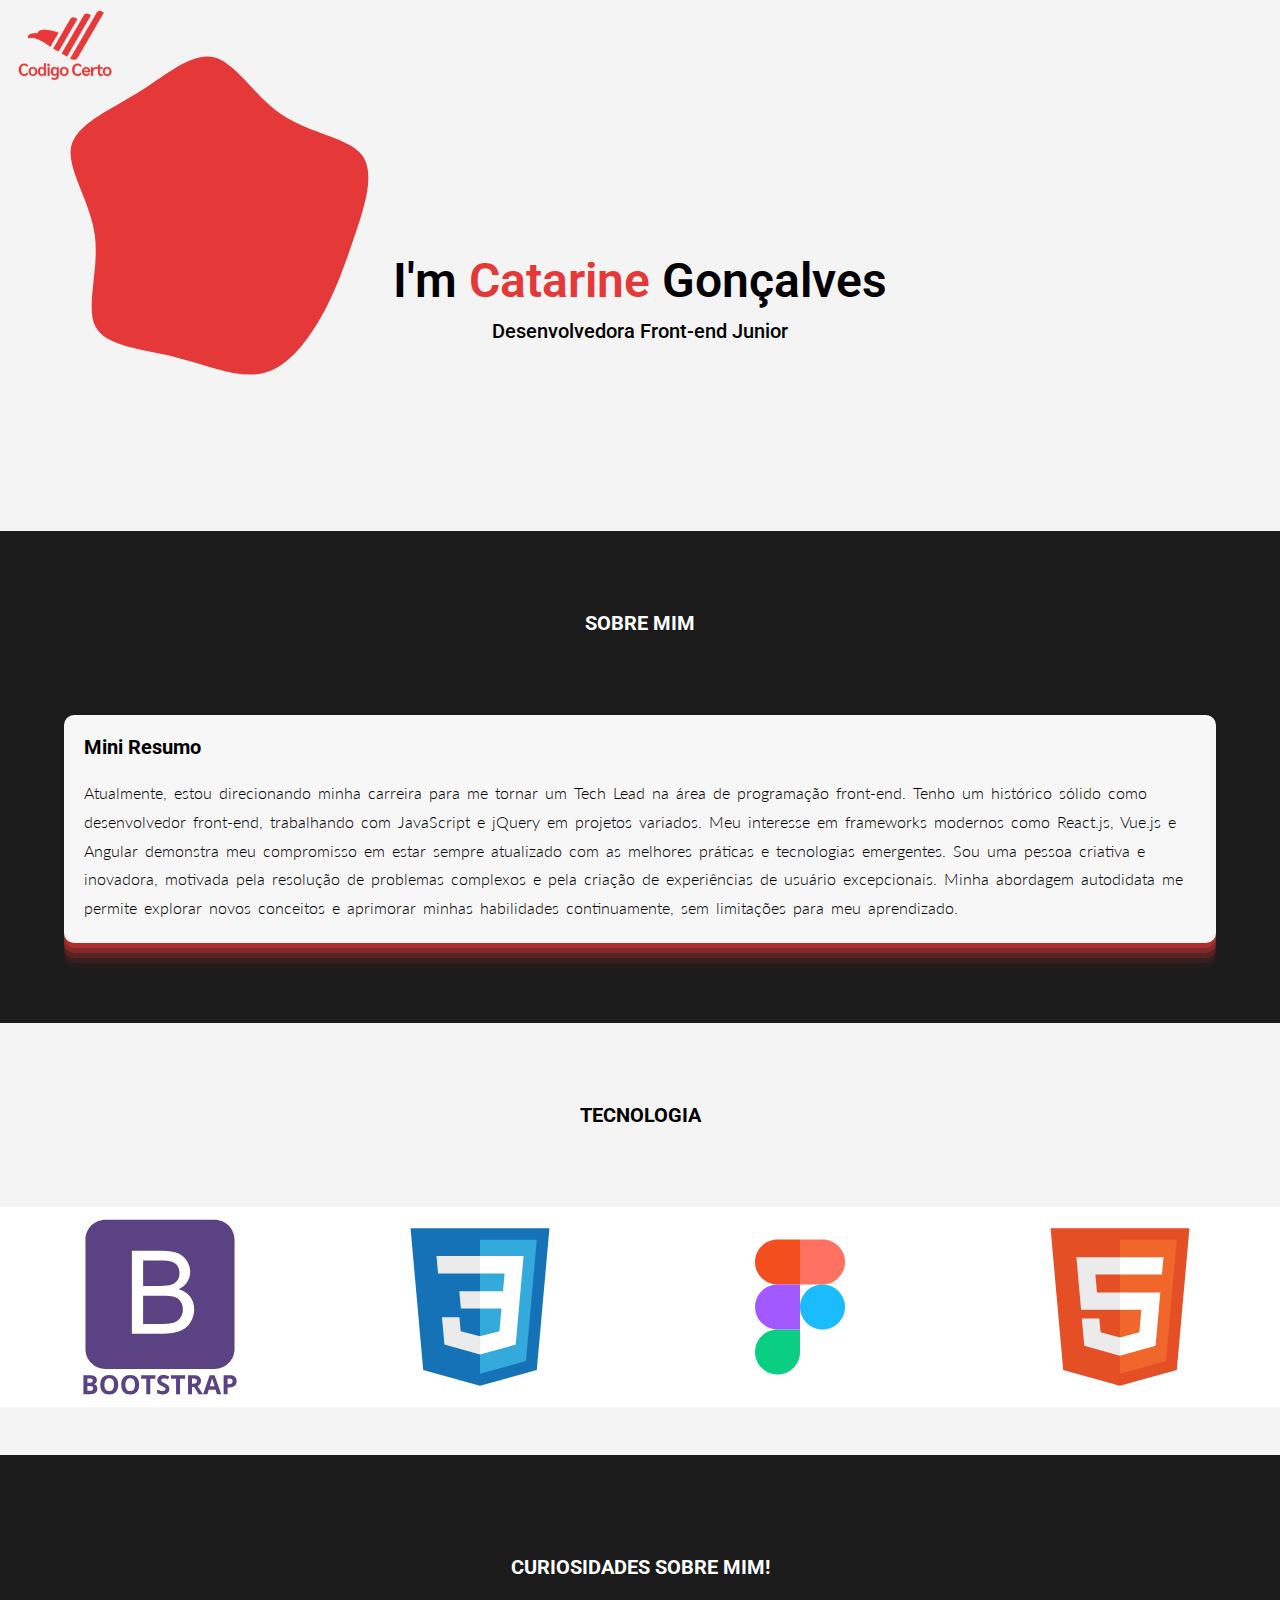
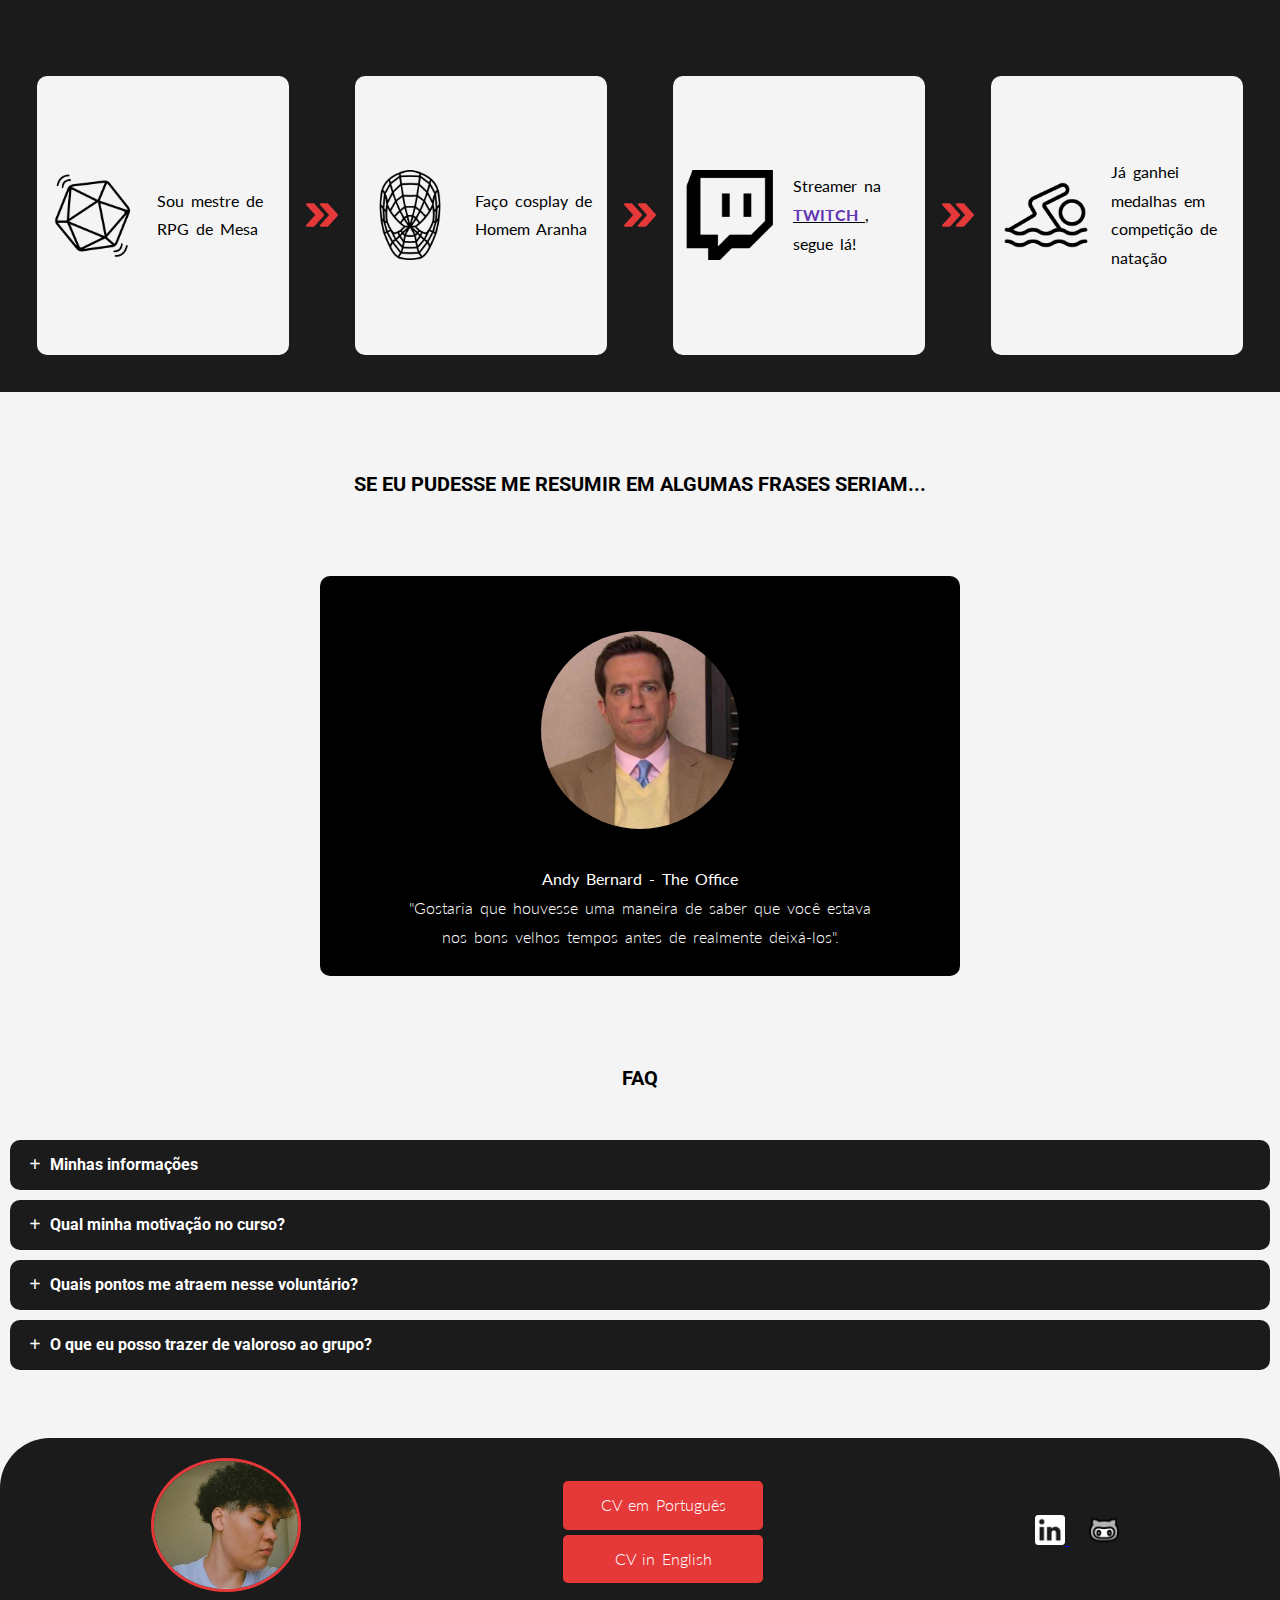
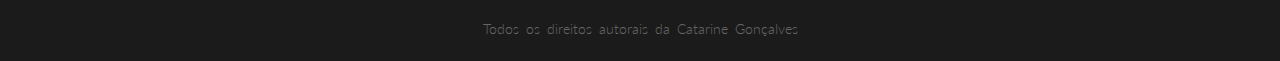
==== commit 5f2decaf: "atualização da div Blob e diminuição do tempo das frases" ====
--- a/trilhaFrontend/src/index.html
+++ b/trilhaFrontend/src/index.html
@@ -21,7 +21,18 @@
     <title>Catarine Gonçalves</title>
 </head>
 
-<body class="body">
+<style type="text/css">
+    #google_translate_element {
+        display: none;
+    }
+    .goog-te-banner-frame {
+        display: none !important;
+    }
+
+    </style> 
+
+
+<body>
 
     <main class="main">
         <header class="header">
@@ -29,6 +40,7 @@
                 <img src="./image/icons/logo-coders.png" alt="Logo dos Coders Certo" />
             </div>
             <!-- Menu comentado pode ser ativado no futuro -->
+            <div id="google_translate_element"></div>        
         </header>
 
         <section class="introduce">
@@ -273,6 +285,7 @@
 
     <script src="./js/scripts.js"></script>
     <script defer src="/_vercel/insights/script.js"></script>
+    <script type="text/javascript" src="//translate.google.com/translate_a/element.js?cb=googleTranslateElementInit"></script>
 
 </body>
 
--- a/trilhaFrontend/src/css/global.css
+++ b/trilhaFrontend/src/css/global.css
@@ -201,10 +201,10 @@
     background-color: #000;
     width: 100%;
     display: none;
-    padding: 20px;
+    padding: 7px;
     box-sizing: border-box;
     text-align: center;
-    height: 70vh;
+    height: 65vh;
     color: #fff;
     border-radius: 10px;
 }
@@ -212,7 +212,8 @@
 .phaseImg {
     height: 22vh;
     border-radius: 50%;
-    margin-bottom: 13px;
+    margin-bottom: 2em;
+    margin-top: 2em;
 }
 
 .phaseCharacter, .phaseQuote {
@@ -374,13 +375,15 @@
 
 
     .phase {
-        width: 60%;
+        width: 50%;
         height: 400px;
+        text-align: inherit;
     }
 
     .phaseImg {
         margin-top: 3em;
     }
+
 
 
 }
@@ -392,7 +395,6 @@
         width: 90%;
  
     }
-
     
     .personalityMain {
         display: flex;
@@ -414,38 +416,13 @@
         justify-content: center;
     }
 
-
-
-
+    .phaseQuote {
+        width: 75%;
+    }
 
     .textFAQ {
         width: 50%;
     }
 
    
-
-    .desktopFooter {
-        display: flex;
-        align-items: center;
-        justify-content: space-evenly;
-        width: 45%;
-    }
-
-    .socialLink {
-        width: 40vh;
-    }
-
-    .contactLink {
-        display: flex;
-        justify-content: space-evenly;
-    }
-
-
-
-    .footer {
-        text-align: -webkit-center;
-    }
-
-    .footer hr {
-    }
-}
+}
--- a/trilhaFrontend/src/css/blob.css
+++ b/trilhaFrontend/src/css/blob.css
@@ -2,30 +2,23 @@
     display: none;
 }
 
-
 @media only screen and (min-width: 1000px) {
-    
     .blob {
         display: block;
+        position: absolute;
+        z-index: -3;
+        top: 0;
+        left: 0;
+        width: 34vmax;
+        animation: circle 10s ease-in-out infinite;
     }
-
-    .blob {
-    position: absolute;
-    z-index: -3;
-    top: 0;
-    left: 0;
-    right: 0;
-    bottom: 0;
-    width: 32vmax;
-    animation: circle 10s ease-in-out infinite;
 }
 
-    @keyframes circle {
-        0%   { transform: scale(1)   translate(10px, -30px); }
-        38%  { transform: scale(0.8, 1) translate(80vw, 30vh) rotate(160deg); }
-        40%  { transform: scale(0.8, 1) translate(80vw, 30vh) rotate(160deg); }
-        78%  { transform: scale(1.3) translate(0vw, 24vh) rotate(-20deg); }
-        80%  { transform: scale(1.3) translate(0vw, 24vh) rotate(-20deg); }
-        100% { transform: scale(1)   translate(10px, -30px); }
-    }
+@keyframes circle {
+    0%   { transform: scale(1) translate(10px, -30px); }
+    38%  { transform: scale(0.8) translate(80vw, 30vh) rotate(160deg); }
+    40%  { transform: scale(0.8) translate(80vw, 30vh) rotate(160deg); }
+    78%  { transform: scale(1.3) translate(0vw, 24vh) rotate(-20deg); }
+    80%  { transform: scale(1.3) translate(0vw, 24vh) rotate(-20deg); }
+    100% { transform: scale(1) translate(10px, -30px); }
 }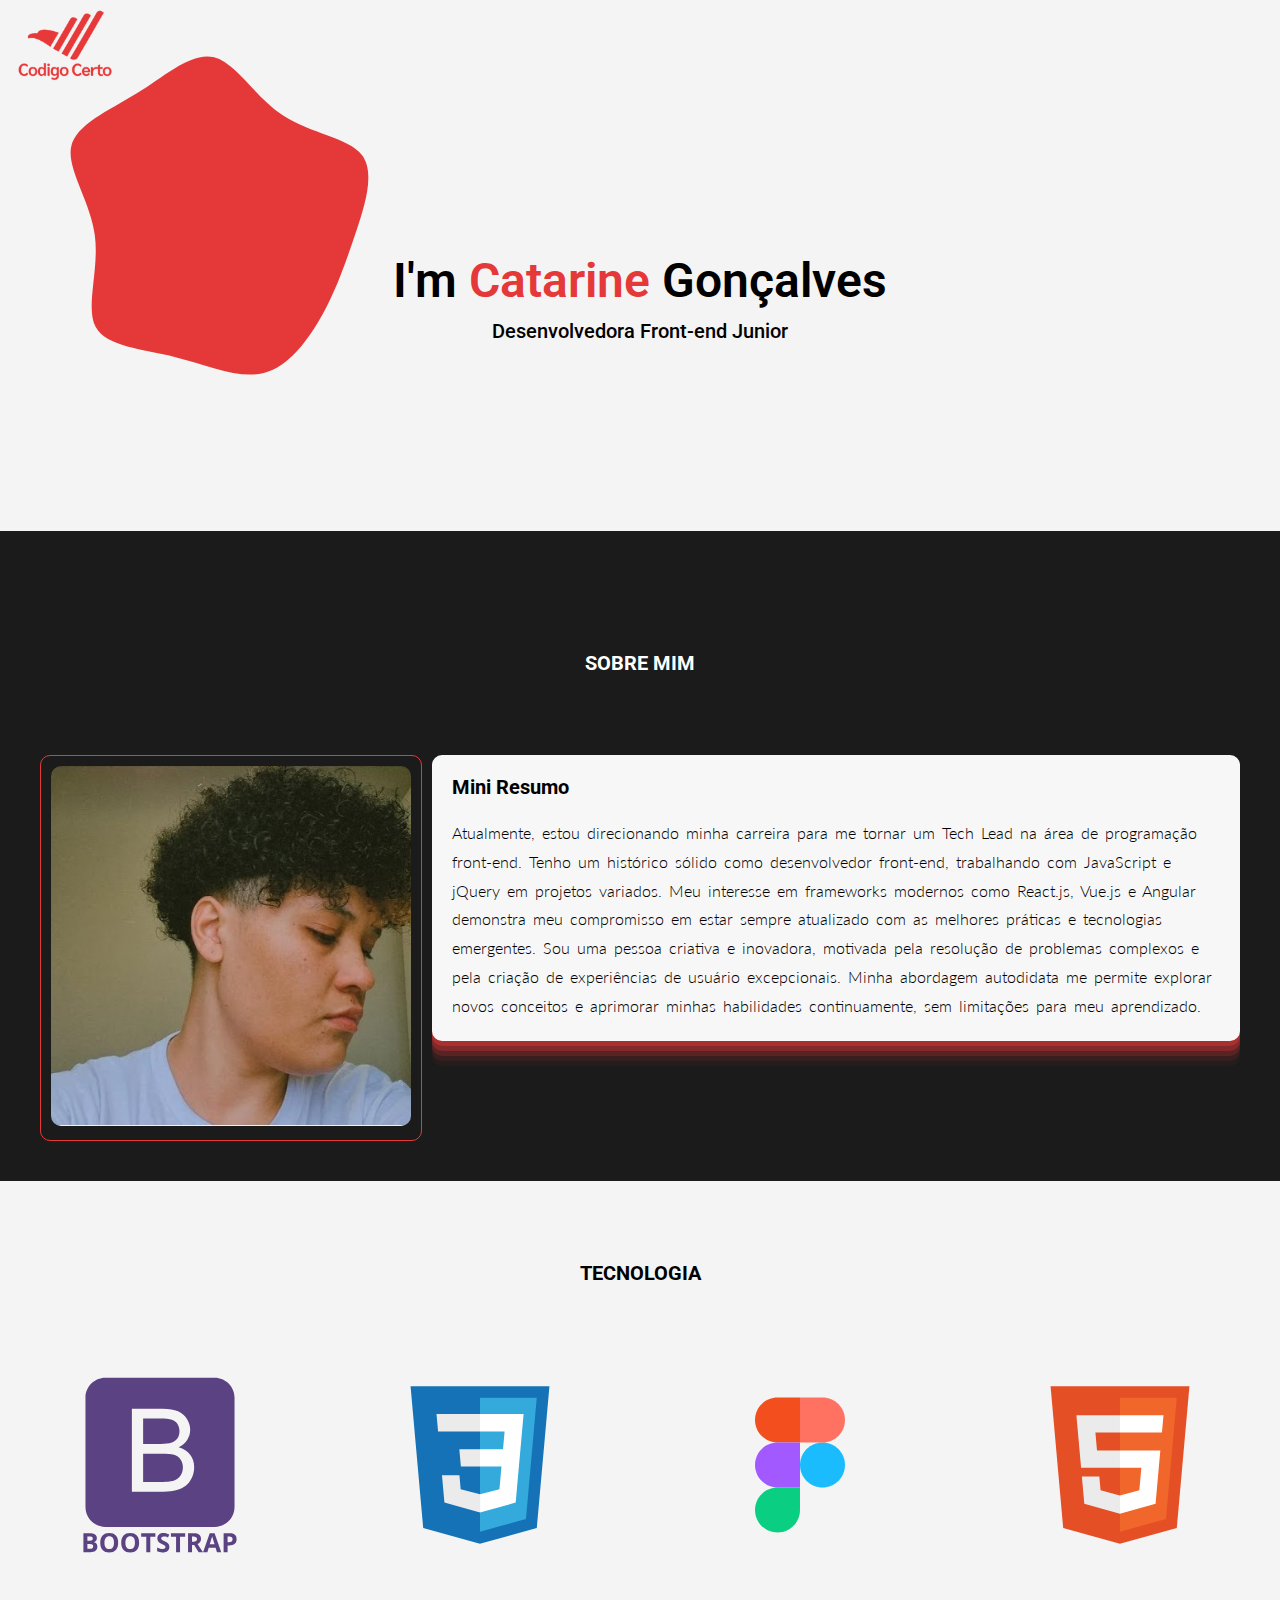
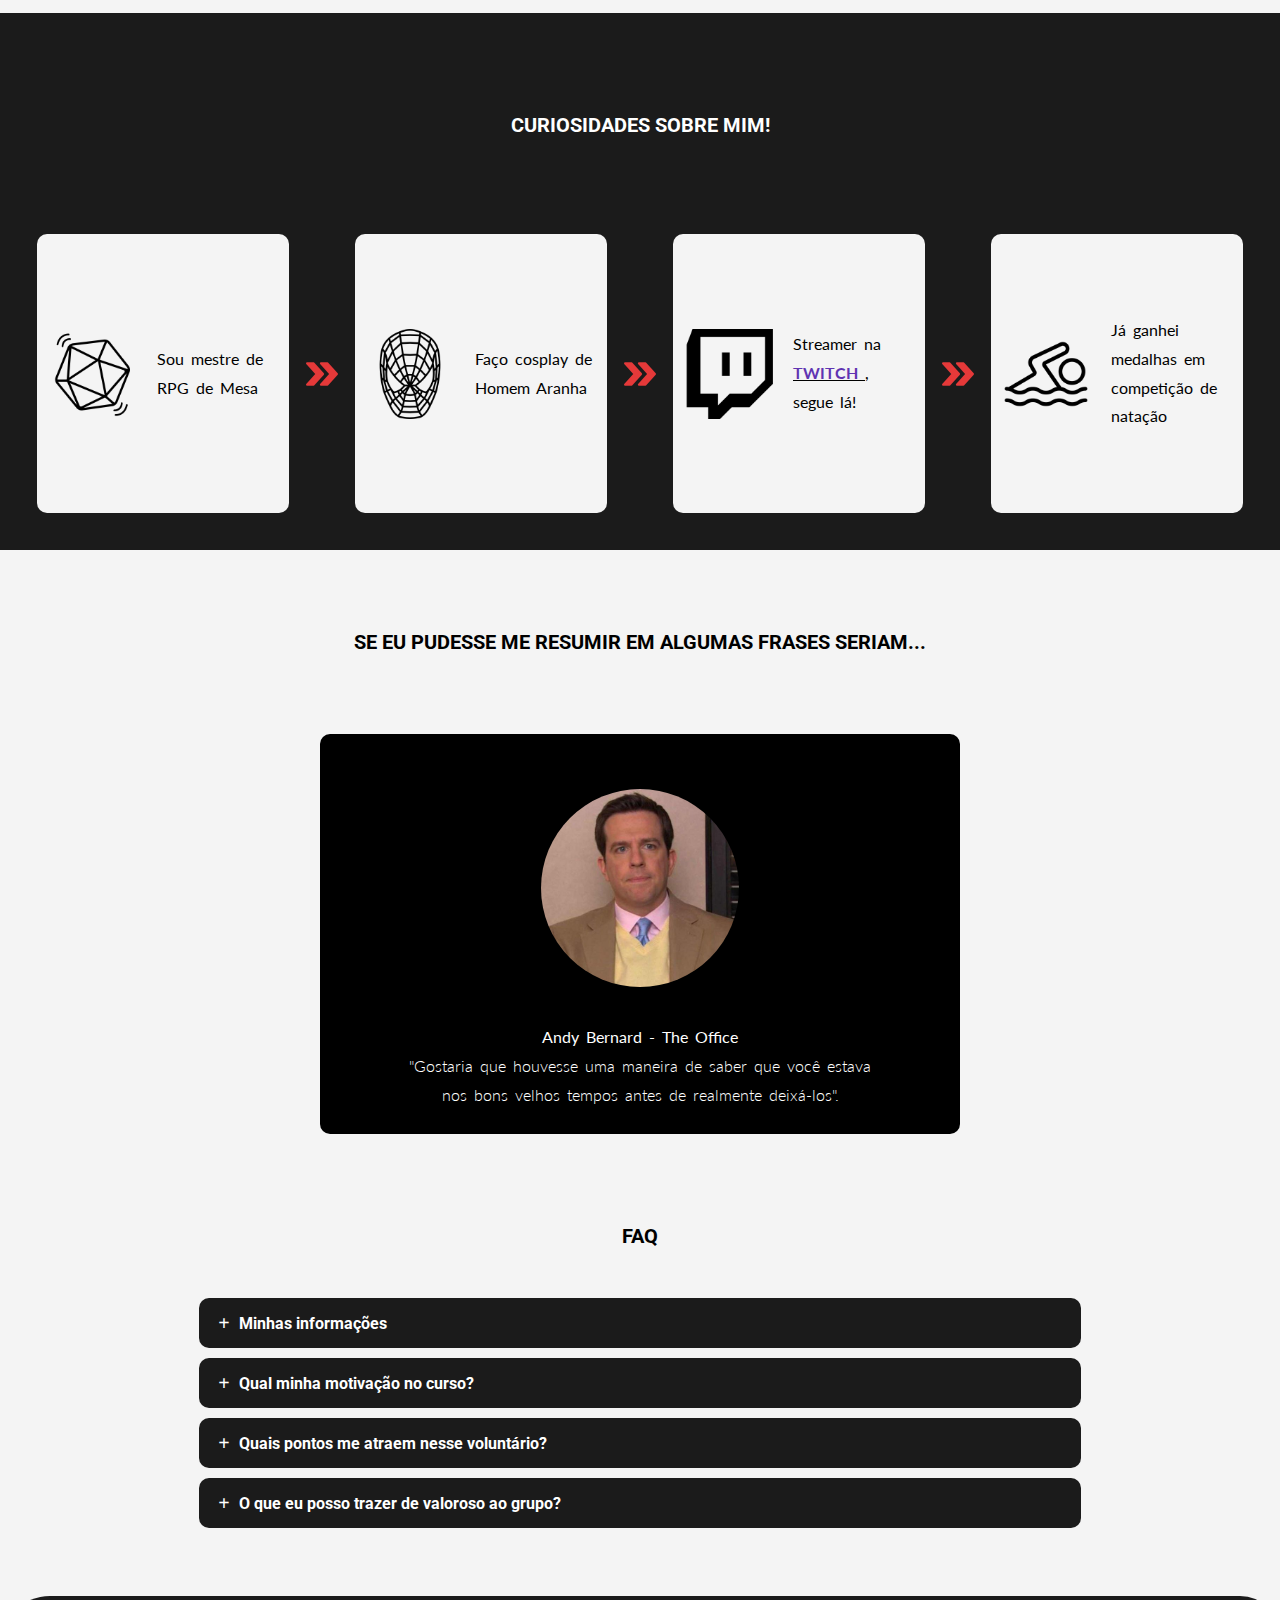
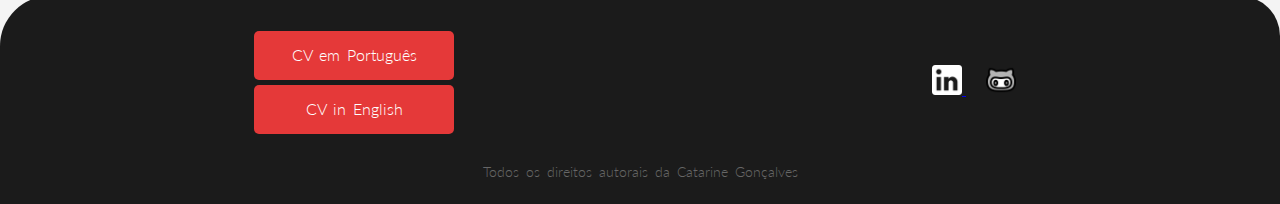
==== commit eea17cec: "tirei o background do slider que estava esquisito, troquei minha imagem de local" ====
--- a/trilhaFrontend/src/index.html
+++ b/trilhaFrontend/src/index.html
@@ -6,8 +6,7 @@
 
     <!-- Conteúdo personalizado em SEO -->
     <meta name="viewport" content="width=device-width, initial-scale=1.0">
-    <meta name="description"
-        content="Página pessoal de Catarine Gonçalves, desenvolvedora front-end, incluindo informações sobre sua carreira, interesses e portfólio.">
+    <meta name="description" content="Página pessoal de Catarine Gonçalves, desenvolvedora front-end, incluindo informações sobre sua carreira, interesses e portfólio.">
     <meta name="keywords" content="HTML, CSS, JS, SEO, desenvolvedora front-end, Catarine Gonçalves, JavaScript">
     <meta name="author" content="Catarine Gonçalves">
 
@@ -81,19 +80,28 @@
 
     <section class="aboutMe">
         <h3 class="sectionTitle"><strong>Sobre mim</strong></h3>
-        <div class="aboutMeResume">
-
-            <h3><strong>Mini Resumo</strong></h3>
-
-            <p class="aboutText">Atualmente, estou direcionando minha carreira para me tornar um Tech Lead na área de
-                programação front-end. Tenho um histórico sólido como desenvolvedor front-end, trabalhando com
-                JavaScript e jQuery em projetos variados. Meu interesse em frameworks modernos como React.js, Vue.js e
-                Angular demonstra meu compromisso em estar sempre atualizado com as melhores práticas e tecnologias
-                emergentes. Sou uma pessoa criativa e inovadora, motivada pela resolução de problemas complexos e pela
-                criação de experiências de usuário excepcionais. Minha abordagem autodidata me permite explorar novos
-                conceitos e aprimorar minhas habilidades continuamente, sem limitações para meu aprendizado.</p>
-
-        </div>
+        
+        
+        <div class="aboutMeDiv">   
+            <div class="aboutMeImg">
+                <img src="./image/imgProfile/catarinegoncalves.jpg" alt="imagem de uma mulher de perfil cabelos curto e cacheado com os olhos fechados">
+            </div>
+
+
+            <div class="aboutMeResume">
+                
+                <h3><strong>Mini Resumo</strong></h3>
+                
+                <p class="aboutText">Atualmente, estou direcionando minha carreira para me tornar um Tech Lead na área de
+                    programação front-end. Tenho um histórico sólido como desenvolvedor front-end, trabalhando com
+                    JavaScript e jQuery em projetos variados. Meu interesse em frameworks modernos como React.js, Vue.js e
+                    Angular demonstra meu compromisso em estar sempre atualizado com as melhores práticas e tecnologias
+                    emergentes. Sou uma pessoa criativa e inovadora, motivada pela resolução de problemas complexos e pela
+                    criação de experiências de usuário excepcionais. Minha abordagem autodidata me permite explorar novos
+                    conceitos e aprimorar minhas habilidades continuamente, sem limitações para meu aprendizado.</p>
+                    
+                </div>
+            </div>
     </section>
 
     <section class="aboutTecnology">
@@ -262,9 +270,7 @@
 
     <footer>
         <div class="footer-content">
-            <div class="footer-left">
-                <img src="./image/imgProfile/catarinegoncalves.jpg" alt="Minha Imagem">
-            </div>
+           
             <div class="footer-center">
                 <a href="https://drive.google.com/file/d/1cPZrK-ue4okNNbOE4kBFM2jBQ-Ci99dk/view?usp=sharing" class="btn"><p>CV em Português</p></a>
                 <a href="https://drive.google.com/file/d/1sSk5OyPLS2GRgiW0bboKg_ktaR7VNKiw/view?usp=sharing" class="btn"><p>CV in English</p></a>
--- a/trilhaFrontend/src/css/global.css
+++ b/trilhaFrontend/src/css/global.css
@@ -115,6 +115,28 @@
     margin-top: 3em;
 }
 
+.aboutMeDiv {
+    display: flex;
+    flex-direction: column;
+    align-items: center;
+}
+
+.aboutMeImg { 
+    margin-bottom: 10px;
+    border: 1px solid #e53939;
+    border-radius: 10px;
+    padding: 10px;
+}
+
+.aboutMeImg img {
+    width: 40vh;
+    height: 40vh;
+    object-fit: cover;
+    border-radius: 10px;
+}
+
+
+
 .aboutMeResume {
     padding: 20px;
     margin-bottom: 5em;
@@ -131,6 +153,8 @@
 .aboutMeResume h3 {
     margin-bottom: 20px;
 }
+
+
 
 
 /* Tecnologia */
@@ -391,11 +415,28 @@
 
 @media only screen and (min-width: 1000px) {
     
+    .aboutMe {
+        padding: 40px;
+    }
+    
+    .aboutMeDiv {
+        flex-direction: row;
+        width: 100%;
+        align-items: start;
+    }
+    
+    .aboutMeImg {
+        margin-right: 10px;
+        margin-bottom: 0;
+    }
+
     .aboutMeResume {
-        width: 90%;
+        width: 100%;
  
     }
     
+
+
     .personalityMain {
         display: flex;
         flex-direction: row;
@@ -420,6 +461,10 @@
         width: 75%;
     }
 
+    .acordionFAQ {
+        width: 70%;
+    }
+
     .textFAQ {
         width: 50%;
     }
--- a/trilhaFrontend/src/css/slider.css
+++ b/trilhaFrontend/src/css/slider.css
@@ -14,8 +14,6 @@
     min-width: 100%;
     display: flex;
     justify-content: space-around;
-
-    background-color: white;
 }
 
 .techIcon {
